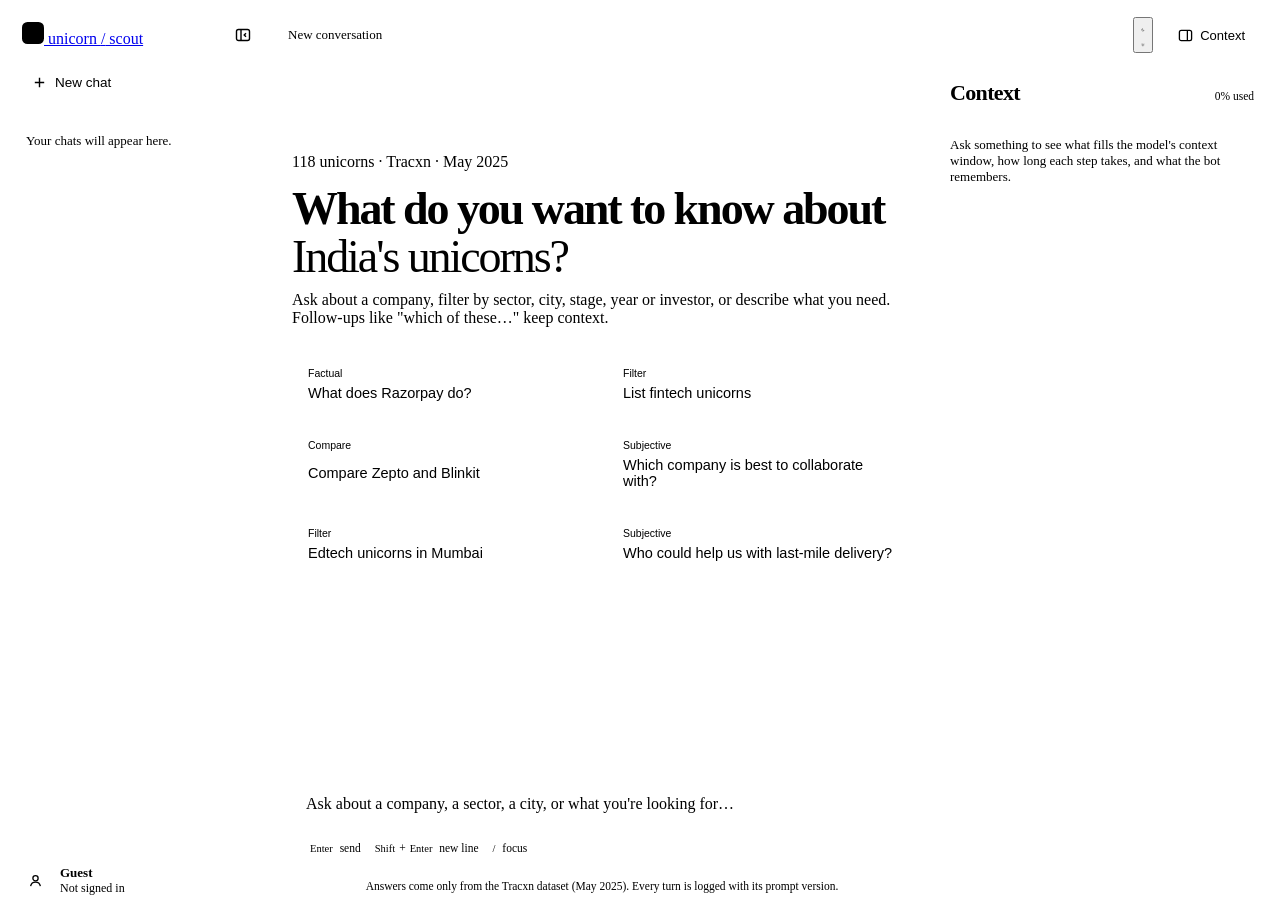
==== public/chat.html @ d4cd37fb "Chat: close and reopen the sidebar - Close button in the sidebar header; on desktop the sidebar coll" ====
<!doctype html>
<html lang="en">
<head>
<meta charset="utf-8">
<meta name="viewport" content="width=device-width, initial-scale=1, viewport-fit=cover">
<title>Chat · Unicorn Scout</title>
<link rel="icon" href="data:image/svg+xml,%3Csvg xmlns='http://www.w3.org/2000/svg' viewBox='0 0 24 24'%3E%3Crect width='24' height='24' rx='6' fill='%2314161a'/%3E%3Cpath d='M6 19 18 5l-4.5 14Z' fill='%23f6f5f0'/%3E%3Ccircle cx='18' cy='5' r='2' fill='%23e2553b'/%3E%3C/svg%3E">
<script src="/theme.js"></script>
<link rel="stylesheet" href="/base.css">
<style>
  html, body { height: 100%; }
  body { display: grid; grid-template-columns: 264px minmax(0, 1fr); grid-template-rows: 100%; overflow: hidden; }
  .app { display: grid; grid-template-rows: auto minmax(0, 1fr); min-width: 0; min-height: 0; }

  /* sidebar: past chats + account */
  .side { border-right: 1px solid var(--line); background: var(--paper-2); display: grid; grid-template-rows: auto auto minmax(0, 1fr) auto; min-height: 0; }
  .side-top { height: 54px; display: flex; align-items: center; justify-content: space-between; padding: 0 14px; }
  .new-chat { margin: 2px 12px 8px; display: flex; align-items: center; gap: 8px; height: 36px; padding: 0 12px; border-radius: 8px;
              border: 1px solid var(--line-2); background: var(--card); font-size: 13.5px; font-weight: 500; }
  .new-chat:hover { border-color: var(--ink-3); }
  .new-chat svg { width: 15px; height: 15px; }
  .chats { overflow-y: auto; padding: 0 8px 12px; }
  .grp { font-family: var(--mono); font-size: 10px; letter-spacing: .08em; text-transform: uppercase; color: var(--ink-3); padding: 14px 8px 5px; }
  .chat-item { display: grid; grid-template-columns: minmax(0, 1fr) auto; align-items: center; border-radius: 7px; }
  .chat-item a { padding: 7px 8px; font-size: 13.5px; color: var(--ink-2); text-decoration: none; white-space: nowrap; overflow: hidden; text-overflow: ellipsis; border-radius: 7px; }
  .chat-item:hover { background: var(--line); }
  .chat-item.active { background: var(--card); box-shadow: inset 0 0 0 1px var(--line-2); }
  .chat-item.active a { color: var(--ink); font-weight: 500; }
  .del { opacity: 0; border: 0; background: transparent; color: var(--ink-3); height: 28px; min-width: 28px; border-radius: 6px; display: grid; place-items: center; }
  .chat-item:hover .del, .del:focus-visible, .del.confirm { opacity: 1; }
  .del:hover { color: var(--bad); }
  .del.confirm { color: #fff; background: var(--bad); font-size: 11.5px; padding: 0 9px; }
  .side-empty { padding: 10px; font-size: 13px; color: var(--ink-3); line-height: 1.5; }
  .account { border-top: 1px solid var(--line); padding: 12px; display: grid; gap: 10px; }
  .who { display: flex; align-items: center; gap: 10px; min-width: 0; }
  .who img, .who .ph { width: 30px; height: 30px; border-radius: 50%; flex: none; }
  .who .ph { background: var(--line-2); color: var(--ink-2); display: grid; place-items: center; }
  .who > div { min-width: 0; flex: 1; }
  .who b { display: block; font-size: 13px; font-weight: 600; white-space: nowrap; overflow: hidden; text-overflow: ellipsis; }
  .who span { display: block; font-size: 12px; color: var(--ink-3); white-space: nowrap; overflow: hidden; text-overflow: ellipsis; }
  .gbtn { display: flex; align-items: center; justify-content: center; gap: 10px; height: 38px; border-radius: 8px; border: 1px solid var(--line-2);
          background: var(--card); font-size: 13.5px; font-weight: 500; text-decoration: none; color: var(--ink); }
  .gbtn:hover { border-color: var(--ink-3); }
  .signout { border: 0; background: transparent; font-size: 12px; color: var(--ink-3); padding: 4px 6px; border-radius: 6px; }
  .signout:hover { color: var(--ink); background: var(--line); }
  .toast { position: fixed; bottom: 22px; left: 50%; transform: translateX(-50%); background: var(--ink); color: var(--paper); padding: 9px 14px;
           border-radius: 8px; font-size: 13px; z-index: 60; box-shadow: var(--shadow); animation: rise .2s ease; }
  .icon-btn.menu-btn { display: none; }
  .scrim { display: none; }
  .side-close { border: 0; background: transparent; color: var(--ink-3); width: 30px; height: 30px; border-radius: 7px; display: grid; place-items: center; }
  .side-close:hover { color: var(--ink); background: var(--line); }
  .side-close svg, .menu-btn svg { width: 16px; height: 16px; }
  @media (min-width: 981px) {  /* desktop: the sidebar collapses away and the header button brings it back */
    body.side-collapsed { grid-template-columns: minmax(0, 1fr); }
    body.side-collapsed .side { display: none; }
    body.side-collapsed .icon-btn.menu-btn { display: inline-flex; }
  }

  /* top bar */
  .top { display: flex; align-items: center; gap: 14px; height: 54px; padding: 0 16px; border-bottom: 1px solid var(--line); background: var(--paper); }
  .top .title { flex: 1; min-width: 0; font-size: 13.5px; color: var(--ink-2); white-space: nowrap; overflow: hidden; text-overflow: ellipsis; }
  .top .title b { color: var(--ink); font-weight: 600; }
  .icon-btn { display: inline-flex; align-items: center; gap: 7px; height: 32px; padding: 0 11px; border-radius: 7px; border: 1px solid var(--line-2);
              background: var(--card); font-size: 13px; color: var(--ink-2); }
  .icon-btn:hover { color: var(--ink); border-color: var(--ink-3); }
  .icon-btn[aria-pressed="true"] { color: var(--ink); background: var(--paper-2); }
  .icon-btn svg { width: 15px; height: 15px; }
  kbd { font-family: var(--mono); font-size: 10.5px; border: 1px solid var(--line-2); border-bottom-width: 2px; border-radius: 4px; padding: 0 4px; color: var(--ink-3); background: var(--card); }

  .shell { display: grid; grid-template-columns: minmax(0, 1fr) 340px; min-height: 0; }
  .shell.no-ctx { grid-template-columns: minmax(0, 1fr) 0; }
  .main { display: grid; grid-template-rows: minmax(0, 1fr) auto; min-height: 0; }
  .thread { overflow-y: auto; scroll-behavior: smooth; }
  .inner { max-width: 780px; margin: 0 auto; padding: 28px 20px 24px; display: flex; flex-direction: column; gap: 26px; }

  /* empty state */
  .empty { padding: 7vh 0 0; }
  .empty h1 { font-family: var(--display); font-weight: 800; font-size: clamp(30px, 4.4vw, 46px); letter-spacing: -.045em; line-height: 1.04; margin: 14px 0 10px; }
  .empty h1 .serif { font-weight: 400; color: var(--accent); }
  .empty p { color: var(--ink-2); margin: 0 0 26px; }
  .starters { display: grid; grid-template-columns: repeat(2, 1fr); gap: 10px; }
  .starter { text-align: left; border: 1px solid var(--line); background: var(--card); border-radius: 12px; padding: 14px 16px; display: grid; gap: 6px;
             transition: border-color .15s, transform .15s; }
  .starter:hover { border-color: var(--ink-3); transform: translateY(-1px); }
  .starter .kicker { font-size: 10.5px; }
  .starter span:last-child { font-size: 14.5px; font-weight: 500; }

  /* messages */
  .u { align-self: flex-end; max-width: 80%; background: var(--ink); color: var(--paper); padding: 10px 15px; border-radius: 16px 16px 4px 16px;
       white-space: pre-wrap; word-wrap: break-word; animation: rise .25s ease; }
  .b { display: grid; gap: 12px; animation: rise .25s ease; min-width: 0; }
  @keyframes rise { from { opacity: 0; transform: translateY(6px); } }
  .b-head { display: flex; align-items: center; gap: 8px; font-size: 12px; color: var(--ink-3); }
  .avatar { width: 22px; height: 22px; border-radius: 6px; background: var(--ink); display: grid; place-items: center; flex: none; }

  /* process (live pipeline) */
  .process { border: 1px solid var(--line); border-radius: 10px; background: var(--card); font-size: 13px; }
  .process summary { list-style: none; cursor: pointer; display: flex; align-items: center; gap: 9px; padding: 8px 12px; color: var(--ink-2); user-select: none; }
  .process summary::-webkit-details-marker { display: none; }
  .process summary .chev { margin-left: auto; transition: transform .2s; color: var(--ink-3); }
  .process[open] summary .chev { transform: rotate(90deg); }
  .process ol { list-style: none; margin: 0; padding: 2px 12px 10px; display: grid; gap: 7px; border-top: 1px solid var(--line); padding-top: 10px; }
  .step { display: grid; grid-template-columns: 16px minmax(0, 1fr) auto; gap: 10px; align-items: center; color: var(--ink-2); animation: rise .2s ease; }
  .step .d { color: var(--ink); font-weight: 500; }
  .step .ms { font-family: var(--mono); font-size: 11px; color: var(--ink-3); }
  .tick { width: 14px; height: 14px; border-radius: 50%; border: 1.5px solid var(--line-2); position: relative; flex: none; }
  .done > .tick { border-color: var(--ok); background: var(--ok); }
  .done > .tick::after { content: ""; position: absolute; left: 3.6px; top: 1.2px; width: 3px; height: 6px; border: solid #fff; border-width: 0 1.5px 1.5px 0; transform: rotate(45deg); }
  .run > .tick { border-color: var(--accent); border-right-color: transparent; animation: spin .7s linear infinite; }
  .fail > .tick { border-color: var(--bad); background: var(--bad); }
  @keyframes spin { to { transform: rotate(360deg); } }
  .shimmer { background: linear-gradient(90deg, var(--ink-3) 0%, var(--ink) 50%, var(--ink-3) 100%); background-size: 200% 100%;
             -webkit-background-clip: text; background-clip: text; color: transparent; animation: sh 1.6s linear infinite; }
  @keyframes sh { to { background-position: -200% 0; } }

  /* answer text */
  .text { font-size: 15px; line-height: 1.65; overflow-wrap: anywhere; }
  .text p { margin: 0 0 8px; } .text p:last-child { margin-bottom: 0; }
  .text ul, .text ol { margin: 4px 0 8px; padding-left: 20px; } .text li { margin: 3px 0; }
  .text strong { font-weight: 600; }
  .text .caret { display: inline-block; width: 7px; height: 16px; background: var(--accent); vertical-align: -3px; margin-left: 2px; animation: blink 1s steps(1) infinite; }
  @keyframes blink { 50% { opacity: 0; } }
  .notice { border-left: 2px solid var(--warn); padding: 2px 0 2px 12px; }
  .notice.bad { border-color: var(--bad); }

  /* table component */
  .tbl { border: 1px solid var(--line); border-radius: 12px; overflow: hidden; background: var(--card); }
  .tbl-head { display: flex; flex-wrap: wrap; gap: 8px; align-items: center; justify-content: space-between; padding: 10px 14px; border-bottom: 1px solid var(--line); background: var(--paper-2); }
  .tbl-head .count { font-family: var(--display); font-weight: 700; font-size: 15px; letter-spacing: -.01em; }
  .tbl-head .filters { display: flex; gap: 5px; flex-wrap: wrap; }
  .tbl-scroll { overflow-x: auto; }
  table.data { width: 100%; border-collapse: collapse; font-size: 13px; }
  table.data th { text-align: left; font-family: var(--mono); font-size: 10.5px; letter-spacing: .06em; text-transform: uppercase; color: var(--ink-3);
                  font-weight: 500; padding: 8px 14px; border-bottom: 1px solid var(--line); white-space: nowrap; }
  table.data th button { all: unset; cursor: pointer; } table.data th button:hover { color: var(--ink); }
  table.data th button:focus-visible { outline: 2px solid var(--accent); }
  table.data td { padding: 8px 14px; border-bottom: 1px solid var(--line); white-space: nowrap; color: var(--ink-2); }
  table.data tr:last-child td { border-bottom: 0; }
  table.data td:first-child { color: var(--ink); font-weight: 600; }
  table.data tbody tr { transition: background .12s; } table.data tbody tr:hover { background: var(--paper); }
  .sdot { display: inline-block; width: 7px; height: 7px; border-radius: 2px; margin-right: 7px; vertical-align: 1px; }
  .tbl-more { width: 100%; border: 0; border-top: 1px solid var(--line); background: var(--paper); padding: 8px; font-size: 12.5px; color: var(--ink-2); }
  .tbl-more:hover { color: var(--ink); }

  /* fact cards */
  .cards { display: grid; gap: 10px; grid-template-columns: repeat(auto-fit, minmax(240px, 1fr)); }
  .card { border: 1px solid var(--line); border-radius: 12px; background: var(--card); padding: 16px; display: grid; gap: 12px; align-content: start; }
  .card h3 { margin: 0; font-family: var(--display); font-size: 19px; letter-spacing: -.025em; display: flex; align-items: baseline; justify-content: space-between; gap: 10px; }
  .card h3 a { font-family: var(--mono); font-size: 10.5px; letter-spacing: .05em; color: var(--ink-3); text-decoration: none; font-weight: 400; white-space: nowrap; }
  .card h3 a:hover { color: var(--accent); }
  .card .desc { color: var(--ink-2); font-size: 13px; line-height: 1.55; display: -webkit-box; -webkit-line-clamp: 3; -webkit-box-orient: vertical; overflow: hidden; }
  .facts { display: grid; grid-template-columns: 1fr 1fr; gap: 10px 14px; margin: 0; }
  .facts div { min-width: 0; }
  .facts dt { font-family: var(--mono); font-size: 10px; letter-spacing: .07em; text-transform: uppercase; color: var(--ink-3); }
  .facts dd { margin: 2px 0 0; font-size: 13.5px; font-weight: 600; overflow-wrap: anywhere; }
  .facts dd small { display: block; font-weight: 400; color: var(--ink-3); font-size: 11.5px; }
  .investors { display: flex; flex-wrap: wrap; gap: 5px; }

  /* candidates */
  .cands { display: flex; flex-wrap: wrap; gap: 6px; align-items: center; font-size: 12.5px; color: var(--ink-3); }
  .cands .chip.pick { border-color: var(--accent); color: var(--accent); background: var(--accent-soft); font-weight: 600; }

  .options { display: flex; flex-wrap: wrap; gap: 7px; }
  .opt { border: 1px solid var(--line-2); background: var(--card); border-radius: 999px; padding: 6px 14px; font-size: 13.5px; transition: all .15s; }
  .opt:hover:not(:disabled) { border-color: var(--accent); color: var(--accent); }
  .opt:disabled { opacity: .55; cursor: default; }
  .opt.chosen { border-color: var(--accent); color: var(--accent); background: var(--accent-soft); opacity: 1; }

  .meta { display: flex; flex-wrap: wrap; gap: 6px 12px; align-items: center; font-family: var(--mono); font-size: 11px; color: var(--ink-3); }
  .badge { padding: 1px 8px; border-radius: 999px; background: var(--ok-soft); color: var(--ok); text-transform: uppercase; letter-spacing: .06em; font-size: 10px; }
  .badge.clarification { background: var(--warn-soft); color: var(--warn); }
  .badge.blocked, .badge.rejected, .badge.error { background: var(--bad-soft); color: var(--bad); }
  .badge.off_topic, .badge.greeting { background: var(--paper-2); color: var(--ink-2); }
  .meta a { color: var(--ink-3); text-decoration: none; } .meta a:hover { color: var(--accent); }
  .followups { display: flex; flex-wrap: wrap; gap: 6px; }
  .fu { border: 1px dashed var(--line-2); background: transparent; border-radius: 8px; padding: 5px 11px; font-size: 13px; color: var(--ink-2); }
  .fu:hover { border-style: solid; color: var(--ink); border-color: var(--ink-3); }
  .retry { border: 1px solid var(--line-2); background: var(--card); border-radius: 7px; padding: 4px 10px; font-size: 12.5px; }

  /* composer */
  .composer { padding: 10px 20px 16px; background: linear-gradient(to top, var(--paper) 70%, transparent); }
  .box { max-width: 780px; margin: 0 auto; border: 1px solid var(--line-2); background: var(--card); border-radius: 14px; padding: 10px 10px 8px 14px;
         box-shadow: var(--shadow); transition: border-color .15s; }
  .box:focus-within { border-color: var(--ink-3); }
  .box textarea { width: 100%; border: 0; outline: 0; resize: none; background: transparent; font: 15px/1.5 var(--sans); color: var(--ink);
                  min-height: 24px; max-height: 160px; padding: 2px 0; }
  .box textarea::placeholder { color: var(--ink-3); }
  .box .row { display: flex; align-items: center; gap: 10px; margin-top: 6px; }
  .box .hint { font-size: 11.5px; color: var(--ink-3); display: flex; gap: 10px; align-items: center; }
  .box .count { margin-left: auto; font-family: var(--mono); font-size: 11px; color: var(--ink-3); }
  .box .count.over { color: var(--bad); }
  .send { width: 34px; height: 34px; border-radius: 9px; border: 0; background: var(--accent); color: #fff; display: grid; place-items: center; flex: none; transition: background .15s, opacity .15s; }
  .send:hover { background: var(--accent-2); } .send:disabled { opacity: .35; cursor: default; }
  .send.stop { background: var(--ink); }
  .fine { max-width: 780px; margin: 7px auto 0; text-align: center; font-size: 11.5px; color: var(--ink-3); }

  /* context panel */
  .ctx { border-left: 1px solid var(--line); background: var(--paper); overflow-y: auto; min-width: 0; }
  .no-ctx .ctx { display: none; }
  .ctx-in { padding: 18px 18px 30px; display: grid; gap: 22px; }
  .sec h4 { margin: 0 0 10px; font-family: var(--mono); font-size: 10.5px; font-weight: 500; letter-spacing: .08em; text-transform: uppercase; color: var(--ink-3);
            display: flex; justify-content: space-between; }
  .ctx-top { display: flex; justify-content: space-between; align-items: baseline; }
  .ctx-top b { font-family: var(--display); font-size: 22px; letter-spacing: -.03em; }
  .ctx-top span { font-family: var(--mono); font-size: 11.5px; color: var(--ink-3); }
  .seg { display: flex; height: 7px; border-radius: 99px; overflow: hidden; background: var(--line); margin: 10px 0 14px; }
  .seg i { display: block; height: 100%; transition: width .5s cubic-bezier(.2,.7,.2,1); }
  .seg i + i { box-shadow: -1px 0 0 var(--paper); }
  .rows { display: grid; gap: 8px; font-size: 13px; }
  .rows .r { display: grid; grid-template-columns: 11px minmax(0, 1fr) auto 46px; gap: 9px; align-items: center; color: var(--ink-2); }
  .rows .r i { width: 11px; height: 11px; border-radius: 3px; }
  .rows .r .v { font-family: var(--mono); font-size: 12px; color: var(--ink); }
  .rows .r .p { font-family: var(--mono); font-size: 11.5px; color: var(--ink-3); text-align: right; }
  .kv { display: grid; grid-template-columns: auto 1fr; gap: 7px 14px; font-size: 13px; margin: 0; }
  .kv dt { color: var(--ink-3); } .kv dd { margin: 0; text-align: right; color: var(--ink); overflow-wrap: anywhere; }
  .kv dd .chip { font-size: 11px; padding: 0 7px; }
  .wf { display: grid; gap: 6px; margin-top: 12px; }
  .wf .r { display: grid; grid-template-columns: 58px 1fr 48px; gap: 8px; align-items: center; font-family: var(--mono); font-size: 10.5px; color: var(--ink-3); }
  .wf .t { position: relative; height: 7px; background: var(--paper-2); border-radius: 2px; }
  .wf .t i { position: absolute; top: 0; height: 7px; border-radius: 2px; background: var(--ink-2); min-width: 2px; }
  .wf .r .n { text-align: right; }
  .ws { display: flex; flex-wrap: wrap; gap: 5px; }
  .stats-grid { display: grid; grid-template-columns: 1fr 1fr; gap: 8px; }
  .st { border: 1px solid var(--line); border-radius: 9px; padding: 9px 11px; background: var(--card); }
  .st b { display: block; font-family: var(--display); font-size: 19px; letter-spacing: -.02em; font-variant-numeric: tabular-nums; }
  .st span { font-size: 11.5px; color: var(--ink-3); }
  .muted { color: var(--ink-3); font-size: 13px; }
  .trace { display: inline-flex; align-items: center; gap: 6px; font-size: 13px; color: var(--ink-2); text-decoration: none; border-bottom: 1px solid var(--line-2); }
  .trace:hover { color: var(--accent); border-color: var(--accent); }

  @media (max-width: 980px) {
    .shell, .shell.no-ctx { grid-template-columns: minmax(0, 1fr); }
    .ctx { position: fixed; top: 54px; right: 0; bottom: 0; width: min(360px, 92vw); z-index: 30; box-shadow: var(--shadow); transform: translateX(100%); transition: transform .25s ease; display: block !important; }
    .shell.show-ctx-sm .ctx { transform: none; }
    .starters { grid-template-columns: 1fr; }
    .top .kbd-hint, .box .hint { display: none; }
  }
  @media (max-width: 980px) {
    body { grid-template-columns: minmax(0, 1fr); }
    .side { position: fixed; inset: 0 auto 0 0; width: min(300px, 86vw); z-index: 40; transform: translateX(-100%); transition: transform .25s ease; box-shadow: var(--shadow); }
    body.side-open .side { transform: none; }
    body.side-open .scrim { display: block; position: fixed; inset: 0; z-index: 35; background: rgba(0, 0, 0, .25); }
    .icon-btn.menu-btn { display: inline-flex; }
  }
  @media (max-width: 600px) {
    .top { gap: 8px; padding: 0 12px; } .icon-btn .lbl { display: none; }
    .icon-btn { padding: 0 9px; } .inner { padding: 20px 14px; } .composer { padding: 8px 12px 12px; }
    .u { max-width: 90%; } .facts { grid-template-columns: 1fr 1fr; }
  }
</style>
</head>
<body>
<aside class="side" id="side" aria-label="Your chats">
  <div class="side-top">
    <a class="brand" href="/" aria-label="Unicorn Scout home">
      <svg width="22" height="22" viewBox="0 0 24 24" aria-hidden="true"><rect width="24" height="24" rx="6" fill="var(--ink)"/><path d="M6 19 18 5l-4.5 14Z" fill="var(--paper)"/><path d="M9.6 16.2l4.4.9M11.6 13.4l3.4.7" stroke="var(--ink)" stroke-width="1.2"/><circle cx="18" cy="5" r="2" fill="var(--accent)"/></svg>
      <span>unicorn <span class="slash">/</span> scout</span>
    </a>
    <button class="side-close" id="sideClose" type="button" aria-label="Close sidebar" title="Close sidebar (Ctrl+B)">
      <svg viewBox="0 0 16 16" fill="none" stroke="currentColor" stroke-width="1.4"><rect x="1.5" y="2.5" width="13" height="11" rx="2"/><path d="M6 2.5v11M11 6.2 9.2 8l1.8 1.8"/></svg>
    </button>
  </div>
  <button class="new-chat" id="newBtn" type="button">
    <svg viewBox="0 0 16 16" fill="none" stroke="currentColor" stroke-width="1.5"><path d="M8 3v10M3 8h10"/></svg>New chat
  </button>
  <nav class="chats" id="chats" aria-label="Past chats"></nav>
  <div class="account" id="account"></div>
</aside>
<div class="scrim" id="scrim"></div>

<div class="app">
<header class="top">
  <button class="icon-btn menu-btn" id="menuBtn" type="button" aria-label="Open sidebar" aria-controls="side" title="Open sidebar (Ctrl+B)">
    <svg viewBox="0 0 16 16" fill="none" stroke="currentColor" stroke-width="1.4"><rect x="1.5" y="2.5" width="13" height="11" rx="2"/><path d="M6 2.5v11M9.2 6.2 11 8l-1.8 1.8"/></svg>
  </button>
  <div class="title" id="title"></div>
  <button class="theme-btn" type="button" onclick="toggleTheme()" aria-label="Toggle dark mode">
    <svg class="moon" viewBox="0 0 16 16" fill="none" stroke="currentColor" stroke-width="1.4"><path d="M13.5 9.6A5.6 5.6 0 0 1 6.4 2.5a5.6 5.6 0 1 0 7.1 7.1Z"/></svg>
    <svg class="sun" viewBox="0 0 16 16" fill="none" stroke="currentColor" stroke-width="1.4"><circle cx="8" cy="8" r="3"/><path d="M8 1v1.6M8 13.4V15M1 8h1.6M13.4 8H15M3.1 3.1l1.1 1.1M11.8 11.8l1.1 1.1M3.1 12.9l1.1-1.1M11.8 4.2l1.1-1.1"/></svg>
  </button>
  <button class="icon-btn" id="ctxBtn" aria-pressed="true" aria-controls="ctx" title="Toggle context panel">
    <svg viewBox="0 0 16 16" fill="none" stroke="currentColor" stroke-width="1.4"><rect x="1.5" y="2.5" width="13" height="11" rx="2"/><path d="M10 2.5v11"/></svg>
    <span class="lbl">Context</span>
  </button>
</header>

<div class="shell" id="shell">
  <div class="main">
    <div class="thread" id="thread"><div class="inner" id="log" aria-live="polite"></div></div>
    <div class="composer">
      <form class="box" id="form">
        <label for="input" class="sr-only" style="position:absolute;left:-9999px">Message</label>
        <textarea id="input" rows="1" placeholder="Ask about a company, a sector, a city, or what you're looking for…" autocomplete="off"></textarea>
        <div class="row">
          <span class="hint"><span><kbd>Enter</kbd> send</span><span><kbd>Shift</kbd>+<kbd>Enter</kbd> new line</span><span><kbd>/</kbd> focus</span></span>
          <span class="count num" id="count"></span>
          <button class="send" id="send" type="submit" aria-label="Send" disabled>
            <svg width="16" height="16" viewBox="0 0 16 16" fill="none" stroke="currentColor" stroke-width="1.8"><path d="M8 13V3M3.5 7.5 8 3l4.5 4.5"/></svg>
          </button>
        </div>
      </form>
      <p class="fine">Answers come only from the Tracxn dataset (May 2025). Every turn is logged with its prompt version.</p>
    </div>
  </div>

  <aside class="ctx" id="ctx" aria-label="Context panel">
    <div class="ctx-in" id="ctxIn"></div>
  </aside>
</div>
</div>

<script>
const MAX = 500;
const $ = id => document.getElementById(id);
const log = $("log"), thread = $("thread"), input = $("input"), send = $("send"), shell = $("shell");
const SEG_COLORS = {"Instructions": "var(--c1)", "Company index": "var(--c2)", "Conversation memory": "var(--c3)",
                    "Retrieved companies": "var(--c4)", "Your question": "var(--c5)"};
const GROUP_COLORS = {"FinTech": "#3d6fd8", "E-Commerce": "#e2553b", "Consumer Brands": "#d0679b", "Food & Grocery": "#c9932a",
  "Logistics": "#7a5af5", "Mobility & Travel": "#1f9bb0", "EdTech": "#2c8a66", "HealthTech": "#d14b6a", "Enterprise SaaS": "#566577",
  "AI & Analytics": "#8a5cd1", "Media, Gaming & AdTech": "#e07b2e", "Real Estate & Home": "#8c7a5b"};
const STAGES = {sanitize: "Checked your message", guard: "Screened for prompt injection", memory: "Recalled the conversation",
                route: "Understood the question", retrieve: "Searched 118 companies", answer: "Wrote the answer"};
// Postgres JSONB doesn't keep key order, so always lay stages and prompts out in pipeline order.
const ORDER = ["sanitize", "guard", "memory", "route", "retrieve", "answer", "router"];
const ordered = obj => Object.entries(obj || {}).sort(([a], [b]) => ORDER.indexOf(a) - ORDER.indexOf(b));
const INTENT = {company_lookup: "lookup", filter_list: "list", recommendation: "recommendation", clarify: "clarify",
                greeting: "greeting", off_topic: "off-topic"};
const STARTERS = [["Factual", "What does Razorpay do?"], ["Filter", "List fintech unicorns"],
                  ["Compare", "Compare Zepto and Blinkit"], ["Subjective", "Which company is best to collaborate with?"],
                  ["Filter", "Edtech unicorns in Mumbai"], ["Subjective", "Who could help us with last-mile delivery?"]];

const store = {
  get(k) { try { return localStorage.getItem(k); } catch { return null; } },
  set(k, v) { try { v == null ? localStorage.removeItem(k) : localStorage.setItem(k, v); } catch {} },
};
let sessionId = store.get("session_id");
let turns = [];          // completed turn results, for session stats
let busy = null;         // AbortController while a turn streams

/* ---------- helpers ---------- */
const esc = s => String(s ?? "").replace(/[&<>"']/g, c => ({"&": "&amp;", "<": "&lt;", ">": "&gt;", '"': "&quot;", "'": "&#39;"}[c]));
const el = (tag, cls, html) => { const e = document.createElement(tag); if (cls) e.className = cls; if (html != null) e.innerHTML = html; return e; };
const fmt = n => n == null ? "–" : Number(n).toLocaleString("en-IN");
const fmtK = n => n >= 1000 ? (n / 1000).toFixed(n >= 100000 ? 0 : 1).replace(/\.0$/, "") + "k" : String(n);
const secs = ms => ms == null ? "–" : ms < 1000 ? `${ms} ms` : `${(ms / 1000).toFixed(1)} s`;

// Escape first, then a small safe markdown subset: bold, italics, bullets, numbered lists.
function md(src) {
  const inline = s => esc(s).replace(/\*\*(.+?)\*\*/g, "<strong>$1</strong>").replace(/(^|[^*])\*([^*]+)\*/g, "$1<em>$2</em>");
  let html = "", list = null;
  for (const line of src.split("\n")) {
    const ul = line.match(/^\s*[-*•]\s+(.*)/), ol = line.match(/^\s*\d+[.)]\s+(.*)/);
    const kind = ul ? "ul" : ol ? "ol" : null;
    if (list && kind !== list) { html += `</${list}>`; list = null; }
    if (kind) { if (!list) { html += `<${kind}>`; list = kind; } html += `<li>${inline((ul || ol)[1])}</li>`; continue; }
    if (line.trim()) html += `<p>${inline(line)}</p>`;
  }
  return html + (list ? `</${list}>` : "");
}
const boldNames = text => [...text.matchAll(/\*\*(.+?)\*\*/g)].map(m => m[1].replace(/[:.]$/, "").trim().toLowerCase());
const splitAsOn = v => { if (!v) return ["–", ""]; const [a, b] = String(v).split(/ as on /); return [a, b ? "as on " + b : ""]; };
function scrollDown(force) {
  const near = thread.scrollHeight - thread.scrollTop - thread.clientHeight < 160;
  if (force || near) thread.scrollTop = thread.scrollHeight;
}
function setTitle(text) { $("title").innerHTML = text ? `<b>${esc(text)}</b>` : `<span class="muted">New conversation</span>`; }

/* ---------- generative components ---------- */
function filterChips(filters) {
  const labels = {sector_group: v => v, sector: v => v, city: v => v, country: v => v, stage: v => v, investor: v => "investor: " + v,
                  founded_from: v => "founded ≥ " + v, founded_to: v => "founded ≤ " + v};
  return Object.entries(filters || {}).map(([k, v]) => `<span class="chip">${esc((labels[k] || (x => x))(v))}</span>`).join("");
}

function tableView(companies, filters, scoped) {
  const wrap = el("div", "tbl");
  const cols = [["name", "Company"], ["sector", "Sector"], ["city", "City"], ["stage", "Stage"], ["founded_year", "Founded"]];
  let sortKey = null, dir = 1, expanded = companies.length <= 8;
  wrap.innerHTML = `<div class="tbl-head"><span class="count num">${companies.length} ${companies.length === 1 ? "company" : "companies"}</span>
    <span class="filters">${filterChips(filters)}${scoped ? '<span class="chip">within previous answer</span>' : ""}</span></div>
    <div class="tbl-scroll"><table class="data"><thead><tr>${cols.map(([k, l]) =>
      `<th aria-sort="none"><button data-k="${k}">${l}</button></th>`).join("")}</tr></thead><tbody></tbody></table></div>`;
  const tbody = wrap.querySelector("tbody");
  const more = el("button", "tbl-more");
  function draw() {
    const rows = [...companies];
    if (sortKey) rows.sort((a, b) => (a[sortKey] > b[sortKey] ? 1 : a[sortKey] < b[sortKey] ? -1 : 0) * dir);
    tbody.innerHTML = (expanded ? rows : rows.slice(0, 8)).map(c => `<tr>
      <td>${esc(c.name)}</td>
      <td><span class="sdot" style="background:${GROUP_COLORS[c.sector_group] || "var(--ink-3)"}" title="${esc(c.sector_group)}"></span>${esc(c.sector)}</td>
      <td>${esc(c.city)}${c.country !== "India" ? `<span class="muted">, ${esc(c.country)}</span>` : ""}</td>
      <td>${esc(c.stage)}</td><td class="num">${esc(c.founded_year)}</td></tr>`).join("");
    more.textContent = expanded ? "Show fewer" : `Show all ${companies.length}`;
    more.hidden = companies.length <= 8;
  }
  wrap.querySelectorAll("th button").forEach(b => b.onclick = () => {
    dir = sortKey === b.dataset.k ? -dir : 1; sortKey = b.dataset.k;
    wrap.querySelectorAll("th").forEach(th => th.setAttribute("aria-sort", "none"));
    b.parentElement.setAttribute("aria-sort", dir > 0 ? "ascending" : "descending");
    draw();
  });
  more.onclick = () => { expanded = !expanded; draw(); };
  wrap.append(more); draw();
  return wrap;
}

function cardsView(companies) {
  const wrap = el("div", "cards");
  for (const c of companies.slice(0, 3)) {
    const [val, valAt] = splitAsOn(c.valuation), [rev, revAt] = splitAsOn(c.annual_revenue);
    const [emp, empAt] = splitAsOn(c.employee_count);
    const card = el("article", "card", `
      <h3><span>${esc(c.name)}</span>${c.profile_url ? `<a href="${esc(c.profile_url)}" target="_blank" rel="noopener">Tracxn ↗</a>` : ""}</h3>
      <div><span class="chip"><span class="sdot" style="background:${GROUP_COLORS[c.sector_group] || "var(--ink-3)"}"></span>${esc(c.sector)}</span></div>
      <div class="desc">${esc(c.description)}</div>
      <dl class="facts">
        <div><dt>HQ</dt><dd>${esc(c.city)}<small>${esc(c.country)}</small></dd></div>
        <div><dt>Founded</dt><dd class="num">${esc(c.founded_year ?? "–")}</dd></div>
        <div><dt>Stage</dt><dd>${esc(c.stage)}</dd></div>
        <div><dt>Valuation</dt><dd>${esc(val)}<small>${esc(valAt)}</small></dd></div>
        <div><dt>Revenue</dt><dd>${esc(rev)}<small>${esc(revAt)}</small></dd></div>
        <div><dt>Employees</dt><dd>${esc(emp)}<small>${esc(empAt)}</small></dd></div>
      </dl>
      ${c.investors?.length ? `<div><dt class="mono" style="color:var(--ink-3);font-size:10px;margin-bottom:6px">Investors</dt><div class="investors">${c.investors.map(i => `<span class="chip">${esc(i)}</span>`).join("")}</div></div>` : ""}`);
    wrap.append(card);
  }
  return wrap;
}

function candidatesView(companies) {
  const wrap = el("div", "cands", `<span>Considered ${companies.length}:</span>`);
  companies.forEach(c => { const s = el("span", "chip"); s.dataset.name = c.name.toLowerCase(); s.textContent = c.name; wrap.append(s); });
  return wrap;
}

function followUps(r) {
  const c = r.companies || [], out = [];
  if (r.intent === "filter_list" && c.length > 1) {
    if (!r.filters?.city) {
      const top = Object.entries(c.reduce((a, x) => (a[x.city] = (a[x.city] || 0) + 1, a), {})).sort((a, b) => b[1] - a[1])[0];
      if (top && top[1] < c.length) out.push(`Which of these are in ${top[0]}?`);
    }
    if (!r.filters?.founded_from && c.length > 3) out.push("Which of these were founded after 2015?");
    out.push(`Compare ${c[0].name} and ${c[1].name}`);
  } else if (r.intent === "company_lookup" && c.length === 1) {
    out.push(`Who invested in ${c[0].name}?`, `Which companies are similar to ${c[0].name}?`);
  } else if (r.intent === "company_lookup" && c.length > 1) {
    out.push(`Tell me more about ${c[0].name}`, `Tell me more about ${c[1].name}`);
  } else if (r.intent === "recommendation") {
    const picks = boldNames(r.reply || "").map(n => c.find(x => x.name.toLowerCase() === n)).filter(Boolean);
    if (picks[0]) out.push(`Tell me more about ${picks[0].name}`);
    if (picks[1]) out.push(`Compare ${picks[0].name} and ${picks[1].name}`);
  }
  return out.slice(0, 3);
}

/* ---------- a bot turn ---------- */
class BotTurn {
  constructor() {
    this.root = el("div", "b");
    this.root.innerHTML = `<div class="b-head"><span class="avatar"><svg width="12" height="12" viewBox="0 0 24 24"><path d="M5 21 20 3l-6 18Z" fill="var(--paper)"/><circle cx="20" cy="3" r="2.6" fill="var(--accent)"/></svg></span>Scout</div>`;
    this.process = el("details", "process"); this.process.open = true;
    this.process.innerHTML = `<summary><span class="run"><span class="tick"></span></span><span class="lbl shimmer">Starting…</span><span class="chev">›</span></summary><ol></ol>`;
    this.steps = {}; this.slot = el("div"); this.text = el("div", "text"); this.extra = el("div");
    this.buffer = ""; this.t0 = performance.now();
    this.root.append(this.process, this.slot, this.text, this.extra);
    log.append(this.root); scrollDown(true);
  }
  stage(d) {
    const ol = this.process.querySelector("ol");
    let s = this.steps[d.id];
    if (!s) { s = this.steps[d.id] = el("li", "step run", `<span class="tick"></span><span class="l"></span><span class="ms"></span>`); ol.append(s); }
    s.querySelector(".l").innerHTML = esc(d.status === "done" ? (STAGES[d.id] || d.label) : d.label) + (d.status === "done" ? detail(d) : "");
    if (d.status === "done") { s.className = "step done"; s.querySelector(".ms").textContent = secs(d.ms); }
    else this.process.querySelector(".lbl").textContent = d.label + "…";
    scrollDown();
  }
  companies(d) {
    this.data = d;
    const c = d.companies;
    if (!c.length) return;
    if (d.intent === "filter_list") this.slot.append(tableView(c, d.filters, this.scoped));
    else if (d.intent === "company_lookup") this.slot.append(cardsView(c));
    else this.slot.append(candidatesView(c));
    scrollDown();
  }
  token(t) {
    this.buffer += t;
    this.text.innerHTML = md(this.buffer);
    (this.text.lastElementChild || this.text).insertAdjacentHTML("beforeend", '<span class="caret"></span>');
    scrollDown();
  }
  finish(r, {restored = false} = {}) {
    const n = Object.keys(r.stage_ms || {}).length;
    const summary = this.process.querySelector("summary");
    const failed = r.outcome === "error";
    summary.innerHTML = `<span class="${failed ? "fail" : "done"}"><span class="tick"></span></span>
      <span>${failed ? "Failed" : "Worked"} for <b class="num">${secs(r.latency_ms)}</b> · ${n} step${n === 1 ? "" : "s"}${r.intent && INTENT[r.intent] ? ` · ${INTENT[r.intent]}` : ""}</span><span class="chev">›</span>`;
    if (restored) {  // rebuild steps from stored timings
      const ol = this.process.querySelector("ol");
      for (const [k, ms] of ordered(r.stage_ms))
        ol.append(el("li", "step done", `<span class="tick"></span><span class="l">${esc(STAGES[k] || k)}</span><span class="ms">${secs(ms)}</span>`));
      if (r.companies?.length) this.companies({intent: r.intent, filters: r.filters, companies: r.companies});
    }
    this.process.open = false;
    const notice = ["blocked", "rejected", "error"].includes(r.outcome) ? "notice bad" : r.outcome === "off_topic" ? "notice" : "";
    this.text.className = "text " + notice;
    this.text.innerHTML = md(r.reply || "");
    if (r.intent === "recommendation") {
      const picks = new Set(boldNames(r.reply || ""));
      this.slot.querySelectorAll(".cands .chip").forEach(ch => ch.classList.toggle("pick", picks.has(ch.dataset.name)));
    }
    if (r.outcome === "clarification" && r.clarifying_options?.length) {
      const opts = el("div", "options");
      r.clarifying_options.forEach(o => {
        const b = el("button", "opt"); b.type = "button"; b.textContent = o;
        b.onclick = () => { opts.querySelectorAll("button").forEach(x => x.disabled = true); b.classList.add("chosen"); ask(o); };
        opts.append(b);
      });
      if (restored) opts.querySelectorAll("button").forEach(x => x.disabled = true);
      this.extra.append(opts);
    }
    const meta = el("div", "meta");
    const tokens = (r.prompt_tokens || 0) + (r.completion_tokens || 0);
    meta.innerHTML = `<span class="badge ${esc(r.outcome)}">${esc((r.outcome || "").replace("_", " "))}</span>
      <span class="num">${secs(r.latency_ms)}</span>${tokens ? `<span class="num">${fmt(tokens)} tokens</span>` : ""}
      ${r.model ? `<span>${esc(r.model.split("/").pop())}${r.used_fallback ? " · fallback" : ""}</span>` : ""}
      ${r.trace_url ? `<a href="${esc(r.trace_url)}" target="_blank" rel="noopener">trace ↗</a>` : ""}`;
    if (r.outcome === "error" && r.retry) { const b = el("button", "retry"); b.textContent = "Try again"; b.onclick = () => ask(r.retry); meta.append(b); }
    this.extra.append(meta);
    const fu = followUps(r);
    if (fu.length && !restored) {
      const box = el("div", "followups");
      fu.forEach(q => { const b = el("button", "fu"); b.type = "button"; b.textContent = q; b.onclick = () => { box.remove(); ask(q); }; box.append(b); });
      this.extra.append(box);
    }
    scrollDown();
  }
}

function detail(d) {
  const x = [];
  if (d.id === "sanitize") x.push(d.ok ? "clean" : d.reason);
  if (d.id === "guard") x.push(d.score == null ? "classifier unavailable" : `injection score ${Number(d.score).toFixed(4)}`);
  if (d.id === "memory") x.push(`${d.turns} turn${d.turns === 1 ? "" : "s"}`, d.working_set ? `${d.working_set} in working set` : "");
  if (d.id === "route") {
    x.push(INTENT[d.intent] || d.intent, ...Object.values(d.filters || {}).map(String));
    if (d.follow_up) x.push("narrowing previous answer");
    if (d.companies?.length && d.companies.length <= 3) x.push(d.companies.join(", "));
  }
  if (d.id === "retrieve") x.push(`${d.count} match${d.count === 1 ? "" : "es"}`, d.method, d.scoped ? "scoped" : "");
  if (d.id === "answer") x.push(`${d.tokens} tokens`, d.provider);
  const s = x.filter(Boolean).join(" · ");
  return s ? ` · <span class="d">${esc(s)}</span>` : "";
}

/* ---------- context panel ---------- */
function renderContext() {
  const last = turns[turns.length - 1];
  const box = $("ctxIn");
  if (!last) {
    box.innerHTML = `<div class="sec"><div class="ctx-top"><b>Context</b><span>0% used</span></div>
      <div class="seg"></div><p class="muted">Ask something to see what fills the model's context window, how long each step takes, and what the bot remembers.</p></div>`;
    return;
  }
  const ctx = [...turns].reverse().find(t => t.context)?.context;
  let html = "";
  if (ctx) {
    const pct = ctx.used / ctx.window * 100;
    html += `<div class="sec"><div class="ctx-top"><b>Context</b><span class="num">${pct < 1 ? pct.toFixed(2) : pct.toFixed(1)}% used</span></div>
      <div class="muted num" style="margin-top:2px">${fmt(ctx.used)} / ${fmtK(ctx.window)} tokens · ${esc(ctx.model.split("/").pop())}</div>
      <div class="seg">${ctx.parts.map(p => `<i style="width:${p.tokens / ctx.used * 100}%;background:${SEG_COLORS[p.label] || "var(--c5)"}" title="${esc(p.label)}"></i>`).join("")}</div>
      <div class="rows">${ctx.parts.map(p => `<div class="r"><i style="background:${SEG_COLORS[p.label] || "var(--c5)"}"></i><span>${esc(p.label)}</span>
        <span class="v num">${fmt(p.tokens)}</span><span class="p num">${(p.tokens / ctx.used * 100).toFixed(1)}%</span></div>`).join("")}
        <div class="r"><i style="background:transparent;border:1px dashed var(--line-2)"></i><span>Output</span><span class="v num">${fmt(ctx.output)}</span><span class="p">–</span></div>
        <div class="r"><i style="background:var(--line)"></i><span>Free space</span><span class="v num">${fmtK(ctx.window - ctx.used)}</span><span class="p num">${(100 - pct).toFixed(1)}%</span></div>
      </div></div>`;
  }
  const sm = last.stage_ms || {}, total = Object.values(sm).reduce((a, b) => a + b, 0) || 1;
  let off = 0;
  const wf = ordered(sm).map(([k, ms]) => { const r = `<div class="r"><span>${esc(k)}</span><span class="t"><i style="left:${off / total * 100}%;width:${ms / total * 100}%"></i></span><span class="n num">${secs(ms)}</span></div>`; off += ms; return r; }).join("");
  const pv = last.prompt_versions || {};
  html += `<div class="sec"><h4><span>This turn</span><span class="num">${secs(last.latency_ms)}</span></h4>
    <dl class="kv">
      <dt>Outcome</dt><dd><span class="badge ${esc(last.outcome)}">${esc((last.outcome || "").replace("_", " "))}</span></dd>
      ${last.intent ? `<dt>Intent</dt><dd>${esc(INTENT[last.intent] || last.intent)}</dd>` : ""}
      ${last.filters && Object.keys(last.filters).length ? `<dt>Filters</dt><dd>${filterChips(last.filters)}</dd>` : ""}
      ${last.model ? `<dt>Model</dt><dd>${esc(last.model.split("/").pop())}${last.used_fallback ? ' <span class="chip">fallback</span>' : ""}</dd>` : ""}
      ${Object.keys(pv).length ? `<dt>Prompts</dt><dd class="num">${ordered(pv).reverse().map(([k, v]) => `${esc(k)} ${v === "fallback" ? "local" : "v" + esc(v)}`).join(" · ")}</dd>` : ""}
      ${last.prompt_tokens ? `<dt>Tokens</dt><dd class="num">${fmt(last.prompt_tokens)} in · ${fmt(last.completion_tokens)} out</dd>` : ""}
    </dl>${wf ? `<div class="wf">${wf}</div>` : ""}</div>`;

  const remembered = turns.filter(t => !["blocked", "rejected", "error"].includes(t.outcome)).slice(-3).length;
  const ws = [...turns].reverse().find(t => t.companies?.length && !["blocked", "rejected", "error"].includes(t.outcome))?.companies || [];
  html += `<div class="sec"><h4><span>Working memory</span></h4>
    <dl class="kv"><dt>Turns in context</dt><dd class="num">${remembered} / 3</dd><dt>"These" refers to</dt><dd class="num">${ws.length} companies</dd></dl>
    ${ws.length ? `<div class="ws" style="margin-top:10px">${ws.slice(0, 10).map(c => `<span class="chip">${esc(c.name)}</span>`).join("")}${ws.length > 10 ? `<span class="chip">+${ws.length - 10}</span>` : ""}</div>` : ""}</div>`;

  const n = turns.length, tok = turns.reduce((a, t) => a + (t.prompt_tokens || 0) + (t.completion_tokens || 0), 0);
  const lat = Math.round(turns.reduce((a, t) => a + (t.latency_ms || 0), 0) / n);
  const count = o => turns.filter(t => o.includes(t.outcome)).length;
  html += `<div class="sec"><h4><span>Session</span><span class="num">${esc((sessionId || "").slice(0, 8))}</span></h4><div class="stats-grid">
    <div class="st"><b>${n}</b><span>turns</span></div><div class="st"><b>${fmtK(tok)}</b><span>tokens</span></div>
    <div class="st"><b>${secs(lat)}</b><span>avg latency</span></div><div class="st"><b>${count(["clarification"])}</b><span>clarifications</span></div>
    <div class="st"><b>${count(["blocked", "rejected"])}</b><span>blocked</span></div><div class="st"><b>${turns.filter(t => t.used_fallback).length}</b><span>LLM fallbacks</span></div>
  </div></div>`;
  if (last.trace_url) html += `<div class="sec"><a class="trace" href="${esc(last.trace_url)}" target="_blank" rel="noopener">Open this turn's trace in Langfuse ↗</a></div>`;
  box.innerHTML = html;
}

/* ---------- send / stream ---------- */
async function ask(text) {
  text = (text ?? input.value).trim();
  if (!text || busy) return;
  log.querySelector(".empty")?.remove();
  if (!turns.length) setTitle(text);
  const u = el("div", "u"); u.textContent = text; log.append(u);
  input.value = ""; autosize(); updateCount();
  const turn = new BotTurn();
  busy = new AbortController(); setBusy(true);
  let result = null;
  try {
    const res = await fetch("/api/chat/stream", {method: "POST", headers: {"Content-Type": "application/json"},
      body: JSON.stringify({message: text, session_id: sessionId}), signal: busy.signal});
    if (res.status === 404) { sessionId = null; store.set("session_id", null); setUrl(null); throw new Error("gone"); }
    if (!res.ok || !res.body) throw new Error("HTTP " + res.status);
    const reader = res.body.getReader(), dec = new TextDecoder();
    let buf = "";
    while (true) {
      const {value, done} = await reader.read();
      if (done) break;
      buf += dec.decode(value, {stream: true});
      let i;
      while ((i = buf.indexOf("\n\n")) >= 0) {
        const chunk = buf.slice(0, i); buf = buf.slice(i + 2);
        const ev = chunk.match(/^event: (.*)$/m)?.[1], raw = chunk.match(/^data: (.*)$/m)?.[1];
        if (!ev || raw == null) continue;
        const d = JSON.parse(raw);
        if (ev === "session") { sessionId = d.session_id; store.set("session_id", sessionId); setUrl(sessionId); }
        else if (ev === "stage") turn.stage(d);
        else if (ev === "companies") { turn.scoped = !!turn.steps.retrieve?.textContent.includes("scoped"); turn.companies(d); }
        else if (ev === "token") turn.token(d.text);
        else if (ev === "result") result = d;
      }
    }
    if (!result) throw new Error("stream ended early");
  } catch (e) {
    result = {reply: e.name === "AbortError" ? "Stopped. The server may still finish and log this turn."
                   : e.message === "gone" ? "This chat was deleted or belongs to another account. Your next message starts a new chat."
                   : "Couldn't reach the server. Check your connection and try again.",
              outcome: "error", latency_ms: Math.round(performance.now() - turn.t0), stage_ms: {}, retry: e.name === "AbortError" ? null : text};
  } finally { busy = null; setBusy(false); }
  turn.finish(result);
  turns.push({...result, companies: result.companies || []});
  renderContext();
  loadSessions();
  if (!account?.user) loadAccount();  // the first message creates the guest account
  input.focus();
}

function setBusy(on) {
  send.classList.toggle("stop", on); send.disabled = !on && !input.value.trim();
  send.setAttribute("aria-label", on ? "Stop" : "Send");
  send.innerHTML = on ? '<svg width="12" height="12" viewBox="0 0 12 12"><rect width="12" height="12" rx="2" fill="currentColor"/></svg>'
                      : '<svg width="16" height="16" viewBox="0 0 16 16" fill="none" stroke="currentColor" stroke-width="1.8"><path d="M8 13V3M3.5 7.5 8 3l4.5 4.5"/></svg>';
}
function autosize() { input.style.height = "auto"; input.style.height = Math.min(input.scrollHeight, 160) + "px"; }
function updateCount() {
  const n = input.value.length, c = $("count");
  c.textContent = n > MAX * .7 ? `${n} / ${MAX}` : ""; c.classList.toggle("over", n > MAX);
  if (!busy) send.disabled = !input.value.trim();
}

function showEmpty() {
  log.innerHTML = "";
  const e = el("div", "empty");
  e.innerHTML = `<span class="kicker">118 unicorns · Tracxn · May 2025</span>
    <h1>What do you want to know about <span class="serif">India's unicorns?</span></h1>
    <p>Ask about a company, filter by sector, city, stage, year or investor, or describe what you need. Follow-ups like "which of these…" keep context.</p>
    <div class="starters"></div>`;
  STARTERS.forEach(([k, q]) => {
    const b = el("button", "starter"); b.type = "button";
    b.innerHTML = `<span class="kicker">${esc(k)}</span><span>${esc(q)}</span>`; b.onclick = () => ask(q);
    e.querySelector(".starters").append(b);
  });
  log.append(e);
}

/* ---------- chats, routing, account ---------- */
// The open chat lives in the URL (/chat?c=<id>), so reloads, bookmarks and new tabs land on it.
function setUrl(id) { history.replaceState(null, "", id ? `/chat?c=${id}` : "/chat"); }
function closeSide() { document.body.classList.remove("side-open"); }
function toast(msg) {
  document.querySelector(".toast")?.remove();
  const t = el("div", "toast"); t.setAttribute("role", "status"); t.textContent = msg; document.body.append(t);
  setTimeout(() => t.remove(), 3200);
}

async function openSession(id, {quiet = false} = {}) {
  if (busy) busy.abort();
  turns = []; log.innerHTML = ""; closeSide();
  sessionId = id || null; store.set("session_id", sessionId); setUrl(sessionId); renderChats();
  if (!sessionId) { showEmpty(); renderContext(); setTitle(""); return; }
  log.innerHTML = '<p class="muted shimmer" style="margin-top:12vh;text-align:center">Loading chat…</p>';
  try {
    const res = await fetch(`/api/sessions/${sessionId}`);
    log.innerHTML = "";
    const hist = res.ok ? await res.json() : [];
    if (!hist.length) throw 0;
    setTitle(hist[0].user_query);
    for (const t of hist) {
      const u = el("div", "u"); u.textContent = t.user_query; log.append(u);
      const r = {...t, reply: t.response};
      new BotTurn().finish(r, {restored: true});
      turns.push(r);
    }
    renderContext(); scrollDown(true);
  } catch {
    await openSession(null);
    if (!quiet) toast("That chat isn't available. It may have been deleted or belong to another account.");
  }
}

let chats = [];
const TRASH = '<svg width="14" height="14" viewBox="0 0 16 16" fill="none" stroke="currentColor" stroke-width="1.4"><path d="M3 4.5h10M6.5 4.5V3h3v1.5M4.5 4.5l.6 8.5h5.8l.6-8.5"/></svg>';
async function loadSessions() {
  try { const r = await fetch("/api/sessions"); chats = r.ok ? await r.json() : []; } catch { chats = []; }
  renderChats();
}
function renderChats() {
  const nav = $("chats");
  if (!chats.length) { nav.innerHTML = '<p class="side-empty">Your chats will appear here.</p>'; return; }
  const now = new Date(), day = 864e5, today = new Date(now.getFullYear(), now.getMonth(), now.getDate()).getTime();
  const bucket = t => { const ts = new Date(t).getTime();
    return ts >= today ? "Today" : ts >= today - day ? "Yesterday" : ts >= today - 7 * day ? "Previous 7 days" : ts >= today - 30 * day ? "Previous 30 days" : "Older"; };
  nav.innerHTML = "";
  let group = null;
  for (const c of chats) {
    const g = bucket(c.updated_at);
    if (g !== group) { nav.append(el("div", "grp", esc(g))); group = g; }
    const item = el("div", "chat-item" + (c.id === sessionId ? " active" : ""));
    const a = el("a"); a.href = `/chat?c=${c.id}`; a.textContent = c.title; a.title = c.title;
    if (c.id === sessionId) a.setAttribute("aria-current", "page");
    a.onclick = e => { if (e.metaKey || e.ctrlKey || e.shiftKey) return; e.preventDefault(); c.id === sessionId ? closeSide() : openSession(c.id); };
    const del = el("button", "del", TRASH); del.type = "button"; del.setAttribute("aria-label", `Delete chat: ${c.title}`);
    del.onclick = async () => {  // two-step: first click arms, second deletes
      if (!del.classList.contains("confirm")) {
        del.classList.add("confirm"); del.textContent = "Delete";
        setTimeout(() => { if (del.isConnected) { del.classList.remove("confirm"); del.innerHTML = TRASH; } }, 3000);
        return;
      }
      const r = await fetch(`/api/sessions/${c.id}`, {method: "DELETE"});
      if (!r.ok) return toast("Couldn't delete that chat.");
      chats = chats.filter(x => x.id !== c.id);
      if (c.id === sessionId) await openSession(null); else renderChats();
      toast("Chat deleted");
    };
    item.append(a, del); nav.append(item);
  }
}

const GOOGLE_G = '<svg width="16" height="16" viewBox="0 0 48 48" aria-hidden="true"><path fill="#FFC107" d="M43.6 20.1H42V20H24v8h11.3C33.7 32.7 29.2 36 24 36c-6.6 0-12-5.4-12-12s5.4-12 12-12c3.1 0 5.8 1.2 7.9 3.1l5.7-5.7C34 6.1 29.3 4 24 4 12.9 4 4 12.9 4 24s8.9 20 20 20 20-8.9 20-20c0-1.3-.1-2.7-.4-3.9z"/><path fill="#FF3D00" d="m6.3 14.7 6.6 4.8C14.7 15.1 19 12 24 12c3.1 0 5.8 1.2 7.9 3.1l5.7-5.7C34 6.1 29.3 4 24 4 16.3 4 9.7 8.3 6.3 14.7z"/><path fill="#4CAF50" d="M24 44c5.2 0 9.9-2 13.4-5.2l-6.2-5.2C29.2 35.1 26.7 36 24 36c-5.2 0-9.6-3.3-11.3-8l-6.5 5C9.5 39.6 16.2 44 24 44z"/><path fill="#1976D2" d="M43.6 20.1H42V20H24v8h11.3c-.8 2.2-2.2 4.2-4.1 5.6l6.2 5.2C37 39.2 44 34 44 24c0-1.3-.1-2.7-.4-3.9z"/></svg>';
let account = null;
async function loadAccount() {
  let me = {user: null, google_enabled: false};
  try { me = await (await fetch("/api/me")).json(); } catch {}
  account = me;
  const u = me.user, box = $("account");
  if (u?.signed_in) {
    const initial = esc((u.name || u.email || "?").trim()[0].toUpperCase());
    box.innerHTML = `<div class="who">${u.picture ? `<img src="${esc(u.picture)}" alt="" referrerpolicy="no-referrer">` : `<span class="ph">${initial}</span>`}
      <div><b>${esc(u.name || u.email)}</b><span>${esc(u.email)}</span></div>
      <button class="signout" id="signout" type="button">Sign out</button></div>`;
    $("signout").onclick = async () => { await fetch("/auth/logout", {method: "POST"}); store.set("session_id", null); location.href = "/chat"; };
  } else {
    box.innerHTML = `<div class="who"><span class="ph"><svg width="15" height="15" viewBox="0 0 16 16" fill="none" stroke="currentColor" stroke-width="1.4"><circle cx="8" cy="5.5" r="2.8"/><path d="M2.8 14c.6-2.7 2.7-4.2 5.2-4.2s4.6 1.5 5.2 4.2"/></svg></span>
      <div><b>Guest</b><span>${u ? "Chats saved in this browser" : "Not signed in"}</span></div></div>
      ${me.google_enabled ? `<a class="gbtn" href="/auth/login">${GOOGLE_G}Sign in with Google</a>` : ""}`;
  }
}

/* ---------- wiring ---------- */
$("form").addEventListener("submit", e => { e.preventDefault(); busy ? busy.abort() : ask(); });
input.addEventListener("keydown", e => { if (e.key === "Enter" && !e.shiftKey && !e.isComposing) { e.preventDefault(); if (!busy) ask(); } });
input.addEventListener("input", () => { autosize(); updateCount(); });
document.addEventListener("keydown", e => {
  if (e.key === "/" && document.activeElement !== input && !e.metaKey && !e.ctrlKey) { e.preventDefault(); input.focus(); }
  if (e.key === "Escape") { shell.classList.remove("show-ctx-sm"); closeSide(); }
});
$("newBtn").onclick = () => { openSession(null); input.focus(); };
// Sidebar: a drawer on small screens, collapsible (and remembered) on desktop.
const isSmall = () => matchMedia("(max-width: 980px)").matches;
function setSidebar(open) {
  if (isSmall()) { document.body.classList.toggle("side-open", open); return; }
  document.body.classList.toggle("side-collapsed", !open); store.set("side_collapsed", open ? null : "1");
}
const sidebarOpen = () => isSmall() ? document.body.classList.contains("side-open") : !document.body.classList.contains("side-collapsed");
$("menuBtn").onclick = () => setSidebar(true);
$("sideClose").onclick = () => setSidebar(false);
$("scrim").onclick = closeSide;
document.addEventListener("keydown", e => { if ((e.ctrlKey || e.metaKey) && e.key.toLowerCase() === "b") { e.preventDefault(); setSidebar(!sidebarOpen()); } });
if (store.get("side_collapsed")) document.body.classList.add("side-collapsed");
$("ctxBtn").onclick = () => {
  if (matchMedia("(max-width: 980px)").matches) { shell.classList.toggle("show-ctx-sm"); return; }
  const shown = !shell.classList.toggle("no-ctx");
  $("ctxBtn").setAttribute("aria-pressed", String(shown)); store.set("ctx_hidden", shown ? null : "1");
};
if (store.get("ctx_hidden")) { shell.classList.add("no-ctx"); $("ctxBtn").setAttribute("aria-pressed", "false"); }

const params = new URLSearchParams(location.search);
if (params.get("auth") === "failed") toast("Google sign-in didn't complete. Please try again.");
loadAccount(); loadSessions();
// ?q= (from the landing page) starts a fresh chat; ?c= opens that chat; otherwise reopen the last one.
const q = params.get("q");
openSession(q ? null : params.get("c") || store.get("session_id"), {quiet: !params.get("c")})
  .then(() => { if (q) ask(q.slice(0, MAX)); });
</script>
</body>
</html>
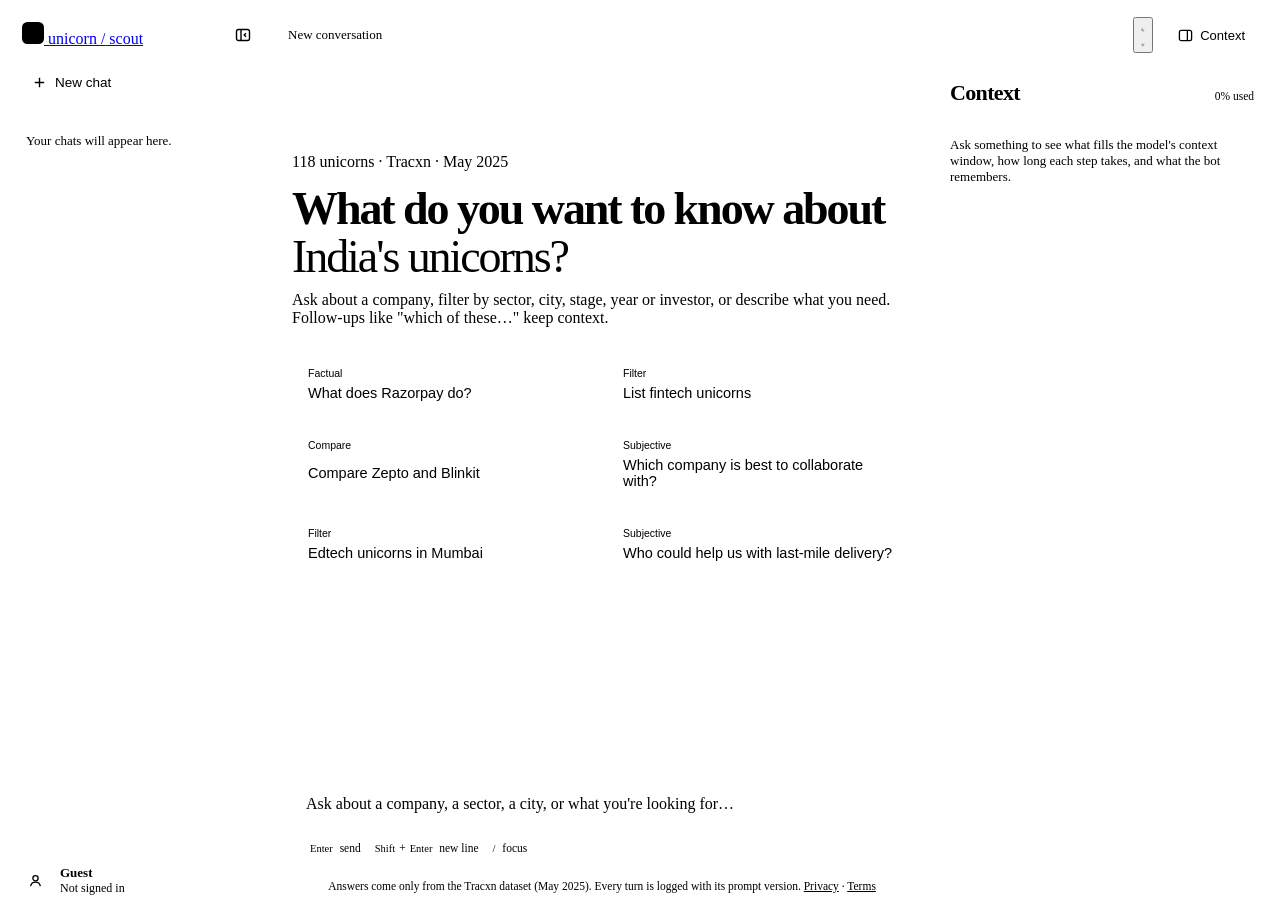
==== commit 0c38365f: "Privacy policy and terms pages (required to publish the Google sign-in app) Describe what is actuall" ====
--- a/public/chat.html
+++ b/public/chat.html
@@ -46,6 +46,8 @@
   .toast { position: fixed; bottom: 22px; left: 50%; transform: translateX(-50%); background: var(--ink); color: var(--paper); padding: 9px 14px;
            border-radius: 8px; font-size: 13px; z-index: 60; box-shadow: var(--shadow); animation: rise .2s ease; }
   .icon-btn.menu-btn { display: none; }
+  .top-brand { display: none; flex: none; }  /* the way home when the sidebar (and its logo) is hidden */
+  body.side-collapsed .top-brand { display: inline-flex; }
   .scrim { display: none; }
   .side-close { border: 0; background: transparent; color: var(--ink-3); width: 30px; height: 30px; border-radius: 7px; display: grid; place-items: center; }
   .side-close:hover { color: var(--ink); background: var(--line); }
@@ -94,21 +96,48 @@
   .avatar { width: 22px; height: 22px; border-radius: 6px; background: var(--ink); display: grid; place-items: center; flex: none; }
 
   /* process (live pipeline) */
-  .process { border: 1px solid var(--line); border-radius: 10px; background: var(--card); font-size: 13px; }
-  .process summary { list-style: none; cursor: pointer; display: flex; align-items: center; gap: 9px; padding: 8px 12px; color: var(--ink-2); user-select: none; }
-  .process summary::-webkit-details-marker { display: none; }
-  .process summary .chev { margin-left: auto; transition: transform .2s; color: var(--ink-3); }
-  .process[open] summary .chev { transform: rotate(90deg); }
-  .process ol { list-style: none; margin: 0; padding: 2px 12px 10px; display: grid; gap: 7px; border-top: 1px solid var(--line); padding-top: 10px; }
-  .step { display: grid; grid-template-columns: 16px minmax(0, 1fr) auto; gap: 10px; align-items: center; color: var(--ink-2); animation: rise .2s ease; }
-  .step .d { color: var(--ink); font-weight: 500; }
-  .step .ms { font-family: var(--mono); font-size: 11px; color: var(--ink-3); }
-  .tick { width: 14px; height: 14px; border-radius: 50%; border: 1.5px solid var(--line-2); position: relative; flex: none; }
-  .done > .tick { border-color: var(--ok); background: var(--ok); }
-  .done > .tick::after { content: ""; position: absolute; left: 3.6px; top: 1.2px; width: 3px; height: 6px; border: solid #fff; border-width: 0 1.5px 1.5px 0; transform: rotate(45deg); }
-  .run > .tick { border-color: var(--accent); border-right-color: transparent; animation: spin .7s linear infinite; }
-  .fail > .tick { border-color: var(--bad); background: var(--bad); }
-  @keyframes spin { to { transform: rotate(360deg); } }
+  /* pipeline card, kept quiet: one line per step on a hairline graph, one pill, faint meta on the right */
+  .pc { border: 1px solid var(--line); border-radius: 12px; background: var(--card); overflow: hidden; }
+  .pc-head { width: 100%; display: flex; align-items: center; gap: 8px; padding: 11px 16px 9px; border: 0; background: transparent;
+             text-align: left; font-size: 13px; color: var(--ink); }
+  .pc-head .title { flex: 1; min-width: 0; white-space: nowrap; overflow: hidden; text-overflow: ellipsis; font-weight: 600; letter-spacing: -.005em; }
+  .pc-head .title .sub { color: var(--ink-3); font-weight: 400; }
+  .pc-state { display: inline-flex; align-items: center; gap: 6px; font-size: 11.5px; color: var(--ok); white-space: nowrap; }
+  .pc-state::before { content: ""; width: 6px; height: 6px; border-radius: 50%; background: currentColor; }
+  .pc-state.warn { color: var(--warn); } .pc-state.bad { color: var(--bad); } .pc-state.muted { color: var(--ink-3); }
+  .pc-state.run { color: var(--ink-3); font-family: var(--mono); font-size: 11px; font-variant-numeric: tabular-nums; }
+  .pc-state.run::before { background: var(--accent); animation: tl-ping 1.1s ease-out infinite; }
+  .pc-chev { color: var(--ink-3); transition: transform .25s ease; flex: none; opacity: .7; }
+  .pc-head:hover .pc-chev { opacity: 1; }
+  .pc.open .pc-chev { transform: rotate(180deg); }
+  .pc-body { display: grid; grid-template-rows: 0fr; transition: grid-template-rows .28s ease; }
+  .pc.open .pc-body { grid-template-rows: 1fr; }
+  .pc-body > div { overflow: hidden; min-height: 0; }
+  .pl { list-style: none; margin: 0; padding: 2px 16px 8px; position: relative; }
+  .pl::before { content: ""; position: absolute; left: 22.5px; top: 14px; bottom: 20px; width: 1px; background: var(--line-2); }
+  .pl-step { position: relative; display: flex; align-items: center; gap: 8px; height: 25px; font-size: 12.5px; color: var(--ink-2); animation: rise .2s ease; }
+  .pl-dot { width: 14px; flex: none; display: grid; place-items: center; position: relative; z-index: 1; }
+  .pl-dot::before { content: ""; width: 6px; height: 6px; border-radius: 50%; background: #3d6fd8; box-shadow: 0 0 0 3px var(--card); }
+  .pl-step.run .pl-dot::before { width: 5px; height: 5px; background: var(--card); border: 1.5px solid var(--accent); animation: tl-ping 1.1s ease-out infinite; }
+  .pl-step.last .pl-dot::before { width: 8px; height: 8px; background: var(--ok); }
+  .pl-step.bad .pl-dot::before { background: var(--bad); }
+  .pl-label { white-space: nowrap; }
+  .pl-step.run .pl-label { color: var(--ink-3); }
+  .pl-pill { font-family: var(--mono); font-size: 10.5px; line-height: 17px; padding: 0 6px; border-radius: 4px; white-space: nowrap;
+             color: #3d6fd8; background: color-mix(in srgb, #3d6fd8 9%, transparent); }
+  .pl-pill.ok { color: var(--ok); background: color-mix(in srgb, var(--ok) 10%, transparent); }
+  .pl-pill.bad { color: var(--bad); background: color-mix(in srgb, var(--bad) 10%, transparent); }
+  .pl-meta { margin-left: auto; padding-left: 12px; min-width: 0; font-family: var(--mono); font-size: 11px; color: var(--ink-3); opacity: .85;
+             white-space: nowrap; overflow: hidden; text-overflow: ellipsis; font-variant-numeric: tabular-nums; }
+  .pl-meta b { display: inline-block; min-width: 46px; text-align: right; font-weight: 400; color: var(--ink-2); }
+  .pc-foot { display: flex; flex-wrap: wrap; align-items: center; gap: 4px 16px; padding: 8px 16px 10px; border-top: 1px solid var(--line);
+             font-size: 11.5px; color: var(--ink-3); }
+  .pc-foot .ck { display: inline-flex; align-items: center; gap: 5px; white-space: nowrap; }
+  .pc-foot .ck svg { width: 11px; height: 11px; color: var(--ok); flex: none; }
+  .pc-foot .ck b { color: var(--ink-2); font-weight: 500; }
+  .pc-foot .right { margin-left: auto; display: flex; align-items: center; gap: 12px; font-family: var(--mono); font-size: 10.5px; }
+  .pc-foot a { color: var(--ink-3); text-decoration: none; } .pc-foot a:hover { color: var(--accent); }
+  @media (max-width: 600px) { .pl-meta .pm { display: none; } .pc-foot .right { margin-left: 0; } }
   .shimmer { background: linear-gradient(90deg, var(--ink-3) 0%, var(--ink) 50%, var(--ink-3) 100%); background-size: 200% 100%;
              -webkit-background-clip: text; background-clip: text; color: transparent; animation: sh 1.6s linear infinite; }
   @keyframes sh { to { background-position: -200% 0; } }
@@ -240,10 +269,10 @@
     .side { position: fixed; inset: 0 auto 0 0; width: min(300px, 86vw); z-index: 40; transform: translateX(-100%); transition: transform .25s ease; box-shadow: var(--shadow); }
     body.side-open .side { transform: none; }
     body.side-open .scrim { display: block; position: fixed; inset: 0; z-index: 35; background: rgba(0, 0, 0, .25); }
-    .icon-btn.menu-btn { display: inline-flex; }
+    .icon-btn.menu-btn, .top-brand { display: inline-flex; }
   }
   @media (max-width: 600px) {
-    .top { gap: 8px; padding: 0 12px; } .icon-btn .lbl { display: none; }
+    .top { gap: 8px; padding: 0 12px; } .icon-btn .lbl, .top-brand > span { display: none; }
     .icon-btn { padding: 0 9px; } .inner { padding: 20px 14px; } .composer { padding: 8px 12px 12px; }
     .u { max-width: 90%; } .facts { grid-template-columns: 1fr 1fr; }
   }
@@ -273,6 +302,10 @@
   <button class="icon-btn menu-btn" id="menuBtn" type="button" aria-label="Open sidebar" aria-controls="side" title="Open sidebar (Ctrl+B)">
     <svg viewBox="0 0 16 16" fill="none" stroke="currentColor" stroke-width="1.4"><rect x="1.5" y="2.5" width="13" height="11" rx="2"/><path d="M6 2.5v11M9.2 6.2 11 8l-1.8 1.8"/></svg>
   </button>
+  <a class="brand top-brand" href="/" aria-label="Unicorn Scout home">
+    <svg width="22" height="22" viewBox="0 0 24 24" aria-hidden="true"><rect width="24" height="24" rx="6" fill="var(--ink)"/><path d="M6 19 18 5l-4.5 14Z" fill="var(--paper)"/><path d="M9.6 16.2l4.4.9M11.6 13.4l3.4.7" stroke="var(--ink)" stroke-width="1.2"/><circle cx="18" cy="5" r="2" fill="var(--accent)"/></svg>
+    <span>unicorn <span class="slash">/</span> scout</span>
+  </a>
   <div class="title" id="title"></div>
   <button class="theme-btn" type="button" onclick="toggleTheme()" aria-label="Toggle dark mode">
     <svg class="moon" viewBox="0 0 16 16" fill="none" stroke="currentColor" stroke-width="1.4"><path d="M13.5 9.6A5.6 5.6 0 0 1 6.4 2.5a5.6 5.6 0 1 0 7.1 7.1Z"/></svg>
@@ -299,7 +332,7 @@
           </button>
         </div>
       </form>
-      <p class="fine">Answers come only from the Tracxn dataset (May 2025). Every turn is logged with its prompt version.</p>
+      <p class="fine">Answers come only from the Tracxn dataset (May 2025). Every turn is logged with its prompt version. <a href="/privacy" style="color:inherit">Privacy</a> · <a href="/terms" style="color:inherit">Terms</a></p>
     </div>
   </div>
 
@@ -455,24 +488,43 @@
 }
 
 /* ---------- a bot turn ---------- */
+const CHECK = '<svg viewBox="0 0 16 16" fill="none" stroke="currentColor" stroke-width="2.2" stroke-linecap="round" stroke-linejoin="round"><path d="m3 8.5 3.2 3L13 4.5"/></svg>';
+const CHEVRON = '<svg class="pc-chev" width="14" height="14" viewBox="0 0 16 16" fill="none" stroke="currentColor" stroke-width="1.6"><path d="m4 6 4 4 4-4"/></svg>';
+const STATE = {answered: "", clarification: "warn", blocked: "bad", rejected: "bad", error: "bad", off_topic: "muted", greeting: "muted"};
+let lastTurn = null;
+
 class BotTurn {
   constructor() {
+    lastTurn?.setOpen(false);  // only the newest turn keeps its steps open
+    lastTurn = this;
     this.root = el("div", "b");
     this.root.innerHTML = `<div class="b-head"><span class="avatar"><svg width="12" height="12" viewBox="0 0 24 24"><path d="M5 21 20 3l-6 18Z" fill="var(--paper)"/><circle cx="20" cy="3" r="2.6" fill="var(--accent)"/></svg></span>Scout</div>`;
-    this.process = el("details", "process"); this.process.open = true;
-    this.process.innerHTML = `<summary><span class="run"><span class="tick"></span></span><span class="lbl shimmer">Starting…</span><span class="chev">›</span></summary><ol></ol>`;
+    this.card = el("div", "pc open");
+    this.card.innerHTML = `<button class="pc-head" type="button" aria-expanded="true">
+        <span class="title"><span class="lbl shimmer">Starting…</span></span><span class="pc-state run">0.0 s</span>${CHEVRON}</button>
+      <div class="pc-body"><div><ol class="pl"></ol></div></div>`;
+    this.head = this.card.querySelector(".pc-head");
+    this.head.onclick = () => this.setOpen(!this.card.classList.contains("open"));
+    this.list = this.card.querySelector("ol");
     this.steps = {}; this.slot = el("div"); this.text = el("div", "text"); this.extra = el("div");
     this.buffer = ""; this.t0 = performance.now();
-    this.root.append(this.process, this.slot, this.text, this.extra);
+    this.clock = setInterval(() => { this.card.querySelector(".pc-state.run").textContent = ((performance.now() - this.t0) / 1000).toFixed(1) + " s"; }, 100);
+    this.root.append(this.card, this.slot, this.text, this.extra);
     log.append(this.root); scrollDown(true);
   }
+  setOpen(open) {
+    this.card.classList.toggle("open", open);
+    this.head.setAttribute("aria-expanded", String(open));
+  }
   stage(d) {
-    const ol = this.process.querySelector("ol");
-    let s = this.steps[d.id];
-    if (!s) { s = this.steps[d.id] = el("li", "step run", `<span class="tick"></span><span class="l"></span><span class="ms"></span>`); ol.append(s); }
-    s.querySelector(".l").innerHTML = esc(d.status === "done" ? (STAGES[d.id] || d.label) : d.label) + (d.status === "done" ? detail(d) : "");
-    if (d.status === "done") { s.className = "step done"; s.querySelector(".ms").textContent = secs(d.ms); }
-    else this.process.querySelector(".lbl").textContent = d.label + "…";
+    if (d.status !== "done") {
+      this.card.querySelector(".lbl").textContent = d.label + "…";
+      if (!this.steps[d.id]) this.list.append(this.steps[d.id] = stepEl(STAGES[d.id] || d.label, "run"));
+    } else {
+      const s = stepEl(STAGES[d.id] || d.label, "done", d, d.ms);
+      this.steps[d.id] ? this.steps[d.id].replaceWith(s) : this.list.append(s);
+      this.steps[d.id] = s;
+    }
     scrollDown();
   }
   companies(d) {
@@ -491,18 +543,23 @@
     scrollDown();
   }
   finish(r, {restored = false} = {}) {
-    const n = Object.keys(r.stage_ms || {}).length;
-    const summary = this.process.querySelector("summary");
-    const failed = r.outcome === "error";
-    summary.innerHTML = `<span class="${failed ? "fail" : "done"}"><span class="tick"></span></span>
-      <span>${failed ? "Failed" : "Worked"} for <b class="num">${secs(r.latency_ms)}</b> · ${n} step${n === 1 ? "" : "s"}${r.intent && INTENT[r.intent] ? ` · ${INTENT[r.intent]}` : ""}</span><span class="chev">›</span>`;
-    if (restored) {  // rebuild steps from stored timings
-      const ol = this.process.querySelector("ol");
-      for (const [k, ms] of ordered(r.stage_ms))
-        ol.append(el("li", "step done", `<span class="tick"></span><span class="l">${esc(STAGES[k] || k)}</span><span class="ms">${secs(ms)}</span>`));
+    clearInterval(this.clock);
+    const stages = ordered(r.stage_ms), n = stages.length;
+    this.head.innerHTML = `<span class="title">${r.outcome === "error" ? "Failed after" : "Worked for"} ${secs(r.latency_ms)}
+        <span class="sub">· ${n} step${n === 1 ? "" : "s"}${r.intent && INTENT[r.intent] ? ` · ${INTENT[r.intent]}` : ""}</span></span>
+      <span class="pc-state ${STATE[r.outcome] ?? "muted"}">${esc((r.outcome || "").replace("_", " "))}</span>${CHEVRON}`;
+    if (restored) {  // rebuild the steps from the stored timings and stage details
+      for (const [k, ms] of stages) this.list.append(this.steps[k] = stepEl(STAGES[k] || k, "done", {id: k, ...(r.stage_detail?.[k] || {})}, ms));
       if (r.companies?.length) this.companies({intent: r.intent, filters: r.filters, companies: r.companies});
     }
-    this.process.open = false;
+    const last = this.list.lastElementChild;
+    if (last) last.classList.add(["blocked", "rejected", "error"].includes(r.outcome) ? "bad" : "last");
+    const checks = checkItems(r), right = [];
+    if (r.model) right.push(`<span>${esc(r.model.split("/").pop())}${r.used_fallback ? " · fallback" : ""}</span>`);
+    if (r.trace_url) right.push(`<a href="${esc(r.trace_url)}" target="_blank" rel="noopener">trace ↗</a>`);
+    if (checks.length || right.length) this.card.append(el("div", "pc-foot",
+      checks.map(c => `<span class="ck">${CHECK}${c}</span>`).join("") + (right.length ? `<span class="right">${right.join("")}</span>` : "")));
+    if (restored) this.setOpen(false);
     const notice = ["blocked", "rejected", "error"].includes(r.outcome) ? "notice bad" : r.outcome === "off_topic" ? "notice" : "";
     this.text.className = "text " + notice;
     this.text.innerHTML = md(r.reply || "");
@@ -520,14 +577,10 @@
       if (restored) opts.querySelectorAll("button").forEach(x => x.disabled = true);
       this.extra.append(opts);
     }
-    const meta = el("div", "meta");
-    const tokens = (r.prompt_tokens || 0) + (r.completion_tokens || 0);
-    meta.innerHTML = `<span class="badge ${esc(r.outcome)}">${esc((r.outcome || "").replace("_", " "))}</span>
-      <span class="num">${secs(r.latency_ms)}</span>${tokens ? `<span class="num">${fmt(tokens)} tokens</span>` : ""}
-      ${r.model ? `<span>${esc(r.model.split("/").pop())}${r.used_fallback ? " · fallback" : ""}</span>` : ""}
-      ${r.trace_url ? `<a href="${esc(r.trace_url)}" target="_blank" rel="noopener">trace ↗</a>` : ""}`;
-    if (r.outcome === "error" && r.retry) { const b = el("button", "retry"); b.textContent = "Try again"; b.onclick = () => ask(r.retry); meta.append(b); }
-    this.extra.append(meta);
+    if (r.outcome === "error" && r.retry) {
+      const b = el("button", "retry"); b.textContent = "Try again"; b.onclick = () => ask(r.retry);
+      this.extra.append(b);
+    }
     const fu = followUps(r);
     if (fu.length && !restored) {
       const box = el("div", "followups");
@@ -538,20 +591,43 @@
   }
 }
 
-function detail(d) {
-  const x = [];
-  if (d.id === "sanitize") x.push(d.ok ? "clean" : d.reason);
-  if (d.id === "guard") x.push(d.score == null ? "classifier unavailable" : `injection score ${Number(d.score).toFixed(4)}`);
-  if (d.id === "memory") x.push(`${d.turns} turn${d.turns === 1 ? "" : "s"}`, d.working_set ? `${d.working_set} in working set` : "");
-  if (d.id === "route") {
-    x.push(INTENT[d.intent] || d.intent, ...Object.values(d.filters || {}).map(String));
-    if (d.follow_up) x.push("narrowing previous answer");
-    if (d.companies?.length && d.companies.length <= 3) x.push(d.companies.join(", "));
-  }
-  if (d.id === "retrieve") x.push(`${d.count} match${d.count === 1 ? "" : "es"}`, d.method, d.scoped ? "scoped" : "");
-  if (d.id === "answer") x.push(`${d.tokens} tokens`, d.provider);
-  const s = x.filter(Boolean).join(" · ");
-  return s ? ` · <span class="d">${esc(s)}</span>` : "";
+// One line per step: dot on the graph, label, at most one pill, faint metadata and timing on the right.
+function stepEl(label, state, d = null, ms = null) {
+  const {pill, cls, meta} = d ? summarize(d) : {};
+  const metaText = (meta || []).map(m => `<span class="pm">${esc(m)} · </span>`).join("") + (ms == null ? "" : `<b>${secs(ms)}</b>`);
+  return el("li", "pl-step " + state, `<span class="pl-dot"></span><span class="pl-label">${esc(label)}</span>
+    ${pill ? `<span class="pl-pill ${cls || ""}">${esc(pill)}</span>` : ""}<span class="pl-meta">${metaText}</span>`);
+}
+function summarize(d) {
+  const count = (v, one, many) => `${fmt(v)} ${v === 1 ? one : many}`;
+  switch (d.id) {
+    case "sanitize": return d.ok === false ? {pill: d.reason, cls: "bad"} : {pill: "clean", cls: "ok"};
+    case "guard":
+      if (d.score == null) return {pill: "skipped", meta: ["classifier unavailable"]};
+      return {pill: d.score >= .8 ? "injection" : "safe", cls: d.score >= .8 ? "bad" : "ok", meta: [`score ${Number(d.score).toFixed(4)}`]};
+    case "memory":
+      return {pill: d.turns ? count(d.turns, "turn", "turns") : "new chat", meta: d.working_set ? [`${d.working_set} in memory`] : []};
+    case "route": {
+      const f = Object.entries(d.filters || {}).map(([k, v]) => k === "founded_from" ? `≥ ${v}` : k === "founded_to" ? `≤ ${v}` : String(v));
+      const names = d.companies?.length && d.companies.length <= 2 ? d.companies : [];
+      return {pill: INTENT[d.intent] || d.intent, meta: [...f, ...names, ...(d.follow_up ? ["follow-up"] : [])]};
+    }
+    case "retrieve": return {pill: count(d.count, "match", "matches"), meta: [d.method + (d.scoped ? " · scoped" : "")]};
+    case "answer": return {pill: `${fmt(d.tokens)} tokens`, meta: d.provider ? [d.provider] : []};
+  }
+  return {};
+}
+// Checks under the steps, like CI checks on a pull request.
+function checkItems(r) {
+  if (["blocked", "rejected", "error"].includes(r.outcome)) return [];
+  const sd = r.stage_detail || {}, out = [];
+  if (sd.guard) out.push(sd.guard.score == null ? "Guard <b>skipped</b>" : "Guard <b>passed</b>");
+  if (sd.retrieve) out.push(`Search <b>${esc(fmt(sd.retrieve.count))}</b>`);
+  const tok = (r.prompt_tokens || 0) + (r.completion_tokens || 0);
+  if (tok) out.push(`Tokens <b>${esc(fmt(tok))}</b>`);
+  const pv = ordered(r.prompt_versions).reverse().map(([k, v]) => `${k} ${v === "fallback" ? "local" : "v" + v}`).join(" · ");
+  if (pv) out.push(`Prompts <b>${esc(pv)}</b>`);
+  return out;
 }
 
 /* ---------- context panel ---------- */
@@ -653,6 +729,7 @@
   turn.finish(result);
   turns.push({...result, companies: result.companies || []});
   renderContext();
+  histCache.delete(sessionId);  // this chat changed; refetch it next time it's opened
   loadSessions();
   if (!account?.user) loadAccount();  // the first message creates the guest account
   input.focus();
@@ -696,16 +773,32 @@
   setTimeout(() => t.remove(), 3200);
 }
 
+// Chat histories are cached, and the most recent few are fetched in the background, so opening one is instant.
+const histCache = new Map();
+async function fetchHist(id) {
+  if (histCache.has(id)) return histCache.get(id);
+  const res = await fetch(`/api/sessions/${id}`);
+  if (!res.ok) throw new Error(String(res.status));
+  const hist = await res.json();
+  histCache.set(id, hist);
+  return hist;
+}
+function prefetchRecent() {
+  chats.filter(c => c.id !== sessionId && !histCache.has(c.id)).slice(0, 3).forEach(c => fetchHist(c.id).catch(() => {}));
+}
+
 async function openSession(id, {quiet = false} = {}) {
   if (busy) busy.abort();
   turns = []; log.innerHTML = ""; closeSide();
   sessionId = id || null; store.set("session_id", sessionId); setUrl(sessionId); renderChats();
   if (!sessionId) { showEmpty(); renderContext(); setTitle(""); return; }
-  log.innerHTML = '<p class="muted shimmer" style="margin-top:12vh;text-align:center">Loading chat…</p>';
+  // Only show a loader if the fetch is actually slow; cached chats render before it would appear.
+  const loader = setTimeout(() => { log.innerHTML = '<p class="muted shimmer" style="margin-top:12vh;text-align:center">Loading chat…</p>'; }, 150);
   try {
-    const res = await fetch(`/api/sessions/${sessionId}`);
+    const hist = await fetchHist(id);
+    clearTimeout(loader);
+    if (sessionId !== id) return;  // the user opened another chat meanwhile
     log.innerHTML = "";
-    const hist = res.ok ? await res.json() : [];
     if (!hist.length) throw 0;
     setTitle(hist[0].user_query);
     for (const t of hist) {
@@ -714,8 +807,14 @@
       new BotTurn().finish(r, {restored: true});
       turns.push(r);
     }
-    renderContext(); scrollDown(true);
+    renderContext();
+    // Land on the start of the latest question, so its answer is read from the top.
+    const lastU = [...log.querySelectorAll(".u")].pop();
+    thread.scrollTo({top: thread.scrollTop + lastU.getBoundingClientRect().top - thread.getBoundingClientRect().top - 16, behavior: "instant"});
   } catch {
+    clearTimeout(loader);
+    histCache.delete(id);
+    if (sessionId !== id) return;
     await openSession(null);
     if (!quiet) toast("That chat isn't available. It may have been deleted or belong to another account.");
   }
@@ -726,6 +825,7 @@
 async function loadSessions() {
   try { const r = await fetch("/api/sessions"); chats = r.ok ? await r.json() : []; } catch { chats = []; }
   renderChats();
+  prefetchRecent();
 }
 function renderChats() {
   const nav = $("chats");
@@ -751,7 +851,7 @@
       }
       const r = await fetch(`/api/sessions/${c.id}`, {method: "DELETE"});
       if (!r.ok) return toast("Couldn't delete that chat.");
-      chats = chats.filter(x => x.id !== c.id);
+      chats = chats.filter(x => x.id !== c.id); histCache.delete(c.id);
       if (c.id === sessionId) await openSession(null); else renderChats();
       toast("Chat deleted");
     };
@@ -810,9 +910,10 @@
 const params = new URLSearchParams(location.search);
 if (params.get("auth") === "failed") toast("Google sign-in didn't complete. Please try again.");
 loadAccount(); loadSessions();
-// ?q= (from the landing page) starts a fresh chat; ?c= opens that chat; otherwise reopen the last one.
+// /chat?c=<id> opens that chat (reloads and bookmarks keep it); plain /chat, e.g. from the home page, is a new chat.
+// ?q= (the home page's example questions) starts a new chat and asks it.
 const q = params.get("q");
-openSession(q ? null : params.get("c") || store.get("session_id"), {quiet: !params.get("c")})
+openSession(q ? null : params.get("c"))
   .then(() => { if (q) ask(q.slice(0, MAX)); });
 </script>
 </body>
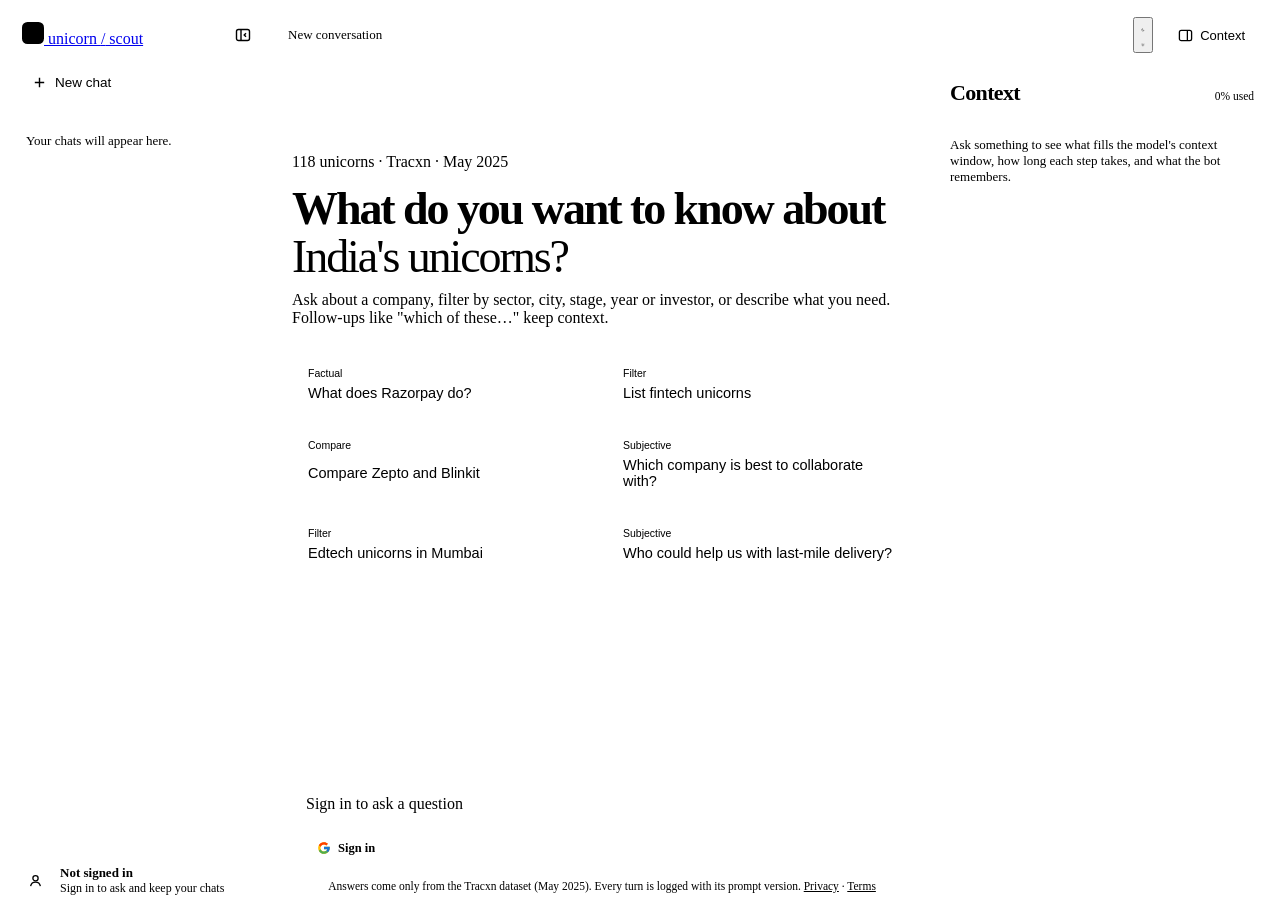
==== commit 3b6a8411: "Require Google sign-in to chat Server - auth.require_user: /api/chat and /api/chat/stream return 401" ====
--- a/public/chat.html
+++ b/public/chat.html
@@ -214,6 +214,25 @@
   .box textarea { width: 100%; border: 0; outline: 0; resize: none; background: transparent; font: 15px/1.5 var(--sans); color: var(--ink);
                   min-height: 24px; max-height: 160px; padding: 2px 0; }
   .box textarea::placeholder { color: var(--ink-3); }
+  /* signed out: the composer is locked, with a "sign in first" bubble on hover/focus/attempt */
+  .box { position: relative; }
+  .box.locked { cursor: not-allowed; background: var(--paper-2); box-shadow: none; }
+  .box.locked textarea { cursor: not-allowed; }
+  .box.locked .hint, .box.locked .count { display: none; }
+  .lock-cta { display: none; align-items: center; gap: 7px; height: 30px; padding: 0 11px; border-radius: 8px; border: 1px solid var(--line-2);
+              background: var(--card); color: var(--ink); font-size: 12.5px; font-weight: 600; text-decoration: none; cursor: pointer; }
+  .lock-cta:hover { border-color: var(--ink-3); }
+  .box.locked .lock-cta { display: inline-flex; }
+  .lock-tip { position: absolute; left: 50%; bottom: calc(100% + 10px); transform: translate(-50%, 4px); display: flex; align-items: center; gap: 8px;
+              white-space: nowrap; background: var(--ink); color: var(--paper); font-size: 13px; padding: 8px 12px; border-radius: 10px;
+              box-shadow: var(--shadow); opacity: 0; pointer-events: none; transition: opacity .15s, transform .15s; z-index: 5; cursor: default; }
+  .lock-tip::after { content: ""; position: absolute; top: 100%; left: 50%; margin-left: -6px; border: 6px solid transparent; border-top-color: var(--ink); }
+  .lock-tip::before { content: ""; position: absolute; left: 0; right: 0; top: 100%; height: 14px; }  /* hover bridge to the box */
+  .lock-tip svg { flex: none; }
+  .lock-tip a { color: inherit; font-weight: 600; text-decoration: underline; text-underline-offset: 2px; }
+  .box.locked:hover .lock-tip, .box.locked:focus-within .lock-tip, .box.locked.nudge .lock-tip { opacity: 1; transform: translate(-50%, 0); pointer-events: auto; }
+  .box.nudge { animation: nudge .35s ease; }
+  @keyframes nudge { 25% { transform: translateX(-5px); } 75% { transform: translateX(5px); } }
   .box .row { display: flex; align-items: center; gap: 10px; margin-top: 6px; }
   .box .hint { font-size: 11.5px; color: var(--ink-3); display: flex; gap: 10px; align-items: center; }
   .box .count { margin-left: auto; font-family: var(--mono); font-size: 11px; color: var(--ink-3); }
@@ -322,10 +341,18 @@
     <div class="thread" id="thread"><div class="inner" id="log" aria-live="polite"></div></div>
     <div class="composer">
       <form class="box" id="form">
+        <div class="lock-tip" id="lockTip" role="status">
+          <svg width="14" height="14" viewBox="0 0 16 16" fill="none" stroke="currentColor" stroke-width="1.6"><rect x="3" y="7" width="10" height="7" rx="1.5"/><path d="M5.5 7V5a2.5 2.5 0 0 1 5 0v2"/></svg>
+          Sign in first to ask questions · <a class="login-link" href="/auth/login?next=%2Fchat">Sign in with Google</a>
+        </div>
         <label for="input" class="sr-only" style="position:absolute;left:-9999px">Message</label>
         <textarea id="input" rows="1" placeholder="Ask about a company, a sector, a city, or what you're looking for…" autocomplete="off"></textarea>
         <div class="row">
           <span class="hint"><span><kbd>Enter</kbd> send</span><span><kbd>Shift</kbd>+<kbd>Enter</kbd> new line</span><span><kbd>/</kbd> focus</span></span>
+          <a class="lock-cta login-link" href="/auth/login?next=%2Fchat">
+            <svg width="14" height="14" viewBox="0 0 48 48" aria-hidden="true"><path fill="#FFC107" d="M43.6 20.1H42V20H24v8h11.3C33.7 32.7 29.2 36 24 36c-6.6 0-12-5.4-12-12s5.4-12 12-12c3.1 0 5.8 1.2 7.9 3.1l5.7-5.7C34 6.1 29.3 4 24 4 12.9 4 4 12.9 4 24s8.9 20 20 20 20-8.9 20-20c0-1.3-.1-2.7-.4-3.9z"/><path fill="#FF3D00" d="m6.3 14.7 6.6 4.8C14.7 15.1 19 12 24 12c3.1 0 5.8 1.2 7.9 3.1l5.7-5.7C34 6.1 29.3 4 24 4 16.3 4 9.7 8.3 6.3 14.7z"/><path fill="#4CAF50" d="M24 44c5.2 0 9.9-2 13.4-5.2l-6.2-5.2C29.2 35.1 26.7 36 24 36c-5.2 0-9.6-3.3-11.3-8l-6.5 5C9.5 39.6 16.2 44 24 44z"/><path fill="#1976D2" d="M43.6 20.1H42V20H24v8h11.3c-.8 2.2-2.2 4.2-4.1 5.6l6.2 5.2C37 39.2 44 34 44 24c0-1.3-.1-2.7-.4-3.9z"/></svg>
+            Sign in
+          </a>
           <span class="count num" id="count"></span>
           <button class="send" id="send" type="submit" aria-label="Send" disabled>
             <svg width="16" height="16" viewBox="0 0 16 16" fill="none" stroke="currentColor" stroke-width="1.8"><path d="M8 13V3M3.5 7.5 8 3l4.5 4.5"/></svg>
@@ -687,6 +714,7 @@
 /* ---------- send / stream ---------- */
 async function ask(text) {
   text = (text ?? input.value).trim();
+  if (!signedIn()) { nudgeLock(); return; }
   if (!text || busy) return;
   log.querySelector(".empty")?.remove();
   if (!turns.length) setTitle(text);
@@ -699,6 +727,7 @@
     const res = await fetch("/api/chat/stream", {method: "POST", headers: {"Content-Type": "application/json"},
       body: JSON.stringify({message: text, session_id: sessionId}), signal: busy.signal});
     if (res.status === 404) { sessionId = null; store.set("session_id", null); setUrl(null); throw new Error("gone"); }
+    if (res.status === 401) { account = {...account, user: null}; loadAccount(); throw new Error("signin"); }  // session ended elsewhere
     if (!res.ok || !res.body) throw new Error("HTTP " + res.status);
     const reader = res.body.getReader(), dec = new TextDecoder();
     let buf = "";
@@ -723,6 +752,7 @@
   } catch (e) {
     result = {reply: e.name === "AbortError" ? "Stopped. The server may still finish and log this turn."
                    : e.message === "gone" ? "This chat was deleted or belongs to another account. Your next message starts a new chat."
+                   : e.message === "signin" ? "You're signed out. Sign in with Google to keep chatting."
                    : "Couldn't reach the server. Check your connection and try again.",
               outcome: "error", latency_ms: Math.round(performance.now() - turn.t0), stage_ms: {}, retry: e.name === "AbortError" ? null : text};
   } finally { busy = null; setBusy(false); }
@@ -861,10 +891,26 @@
 
 const GOOGLE_G = '<svg width="16" height="16" viewBox="0 0 48 48" aria-hidden="true"><path fill="#FFC107" d="M43.6 20.1H42V20H24v8h11.3C33.7 32.7 29.2 36 24 36c-6.6 0-12-5.4-12-12s5.4-12 12-12c3.1 0 5.8 1.2 7.9 3.1l5.7-5.7C34 6.1 29.3 4 24 4 12.9 4 4 12.9 4 24s8.9 20 20 20 20-8.9 20-20c0-1.3-.1-2.7-.4-3.9z"/><path fill="#FF3D00" d="m6.3 14.7 6.6 4.8C14.7 15.1 19 12 24 12c3.1 0 5.8 1.2 7.9 3.1l5.7-5.7C34 6.1 29.3 4 24 4 16.3 4 9.7 8.3 6.3 14.7z"/><path fill="#4CAF50" d="M24 44c5.2 0 9.9-2 13.4-5.2l-6.2-5.2C29.2 35.1 26.7 36 24 36c-5.2 0-9.6-3.3-11.3-8l-6.5 5C9.5 39.6 16.2 44 24 44z"/><path fill="#1976D2" d="M43.6 20.1H42V20H24v8h11.3c-.8 2.2-2.2 4.2-4.1 5.6l6.2 5.2C37 39.2 44 34 44 24c0-1.3-.1-2.7-.4-3.9z"/></svg>';
 let account = null;
+const signedIn = () => !!account?.user?.signed_in;
+const loginHref = () => "/auth/login?next=" + encodeURIComponent(location.pathname + location.search);
+// Chatting needs an account (the server enforces it too). Signed out, the composer is locked.
+function setLocked(locked) {
+  $("form").classList.toggle("locked", locked);
+  input.disabled = locked;
+  input.placeholder = locked ? "Sign in to ask a question" : "Ask about a company, a sector, a city, or what you're looking for…";
+  if (locked) { send.disabled = true; input.value = ""; }
+  document.querySelectorAll(".login-link").forEach(a => a.href = loginHref());
+}
+function nudgeLock() {
+  const f = $("form");
+  f.classList.remove("nudge"); void f.offsetWidth; f.classList.add("nudge");
+  clearTimeout(nudgeLock.t); nudgeLock.t = setTimeout(() => f.classList.remove("nudge"), 2600);
+}
 async function loadAccount() {
   let me = {user: null, google_enabled: false};
   try { me = await (await fetch("/api/me")).json(); } catch {}
   account = me;
+  setLocked(!signedIn());
   const u = me.user, box = $("account");
   if (u?.signed_in) {
     const initial = esc((u.name || u.email || "?").trim()[0].toUpperCase());
@@ -874,13 +920,14 @@
     $("signout").onclick = async () => { await fetch("/auth/logout", {method: "POST"}); store.set("session_id", null); location.href = "/chat"; };
   } else {
     box.innerHTML = `<div class="who"><span class="ph"><svg width="15" height="15" viewBox="0 0 16 16" fill="none" stroke="currentColor" stroke-width="1.4"><circle cx="8" cy="5.5" r="2.8"/><path d="M2.8 14c.6-2.7 2.7-4.2 5.2-4.2s4.6 1.5 5.2 4.2"/></svg></span>
-      <div><b>Guest</b><span>${u ? "Chats saved in this browser" : "Not signed in"}</span></div></div>
-      ${me.google_enabled ? `<a class="gbtn" href="/auth/login">${GOOGLE_G}Sign in with Google</a>` : ""}`;
+      <div><b>Not signed in</b><span>Sign in to ask and keep your chats</span></div></div>
+      ${me.google_enabled ? `<a class="gbtn login-link" href="${esc(loginHref())}">${GOOGLE_G}Sign in with Google</a>` : ""}`;
   }
 }
 
 /* ---------- wiring ---------- */
 $("form").addEventListener("submit", e => { e.preventDefault(); busy ? busy.abort() : ask(); });
+$("form").addEventListener("click", e => { if (!signedIn() && !e.target.closest("a")) nudgeLock(); });
 input.addEventListener("keydown", e => { if (e.key === "Enter" && !e.shiftKey && !e.isComposing) { e.preventDefault(); if (!busy) ask(); } });
 input.addEventListener("input", () => { autosize(); updateCount(); });
 document.addEventListener("keydown", e => {
@@ -909,12 +956,15 @@
 
 const params = new URLSearchParams(location.search);
 if (params.get("auth") === "failed") toast("Google sign-in didn't complete. Please try again.");
-loadAccount(); loadSessions();
+loadSessions();
 // /chat?c=<id> opens that chat (reloads and bookmarks keep it); plain /chat, e.g. from the home page, is a new chat.
-// ?q= (the home page's example questions) starts a new chat and asks it.
+// ?q= (the home page's example questions) starts a new chat and asks it. Signed out, it's always a locked new chat.
 const q = params.get("q");
-openSession(q ? null : params.get("c"))
-  .then(() => { if (q) ask(q.slice(0, MAX)); });
+loadAccount().then(async () => {
+  await openSession(signedIn() && !q ? params.get("c") : null);
+  if (q && signedIn()) ask(q.slice(0, MAX));
+  else if (q) { history.replaceState(null, "", "/chat?q=" + encodeURIComponent(q)); setLocked(true); }  // sign-in returns here and asks it
+});
 </script>
 </body>
 </html>
